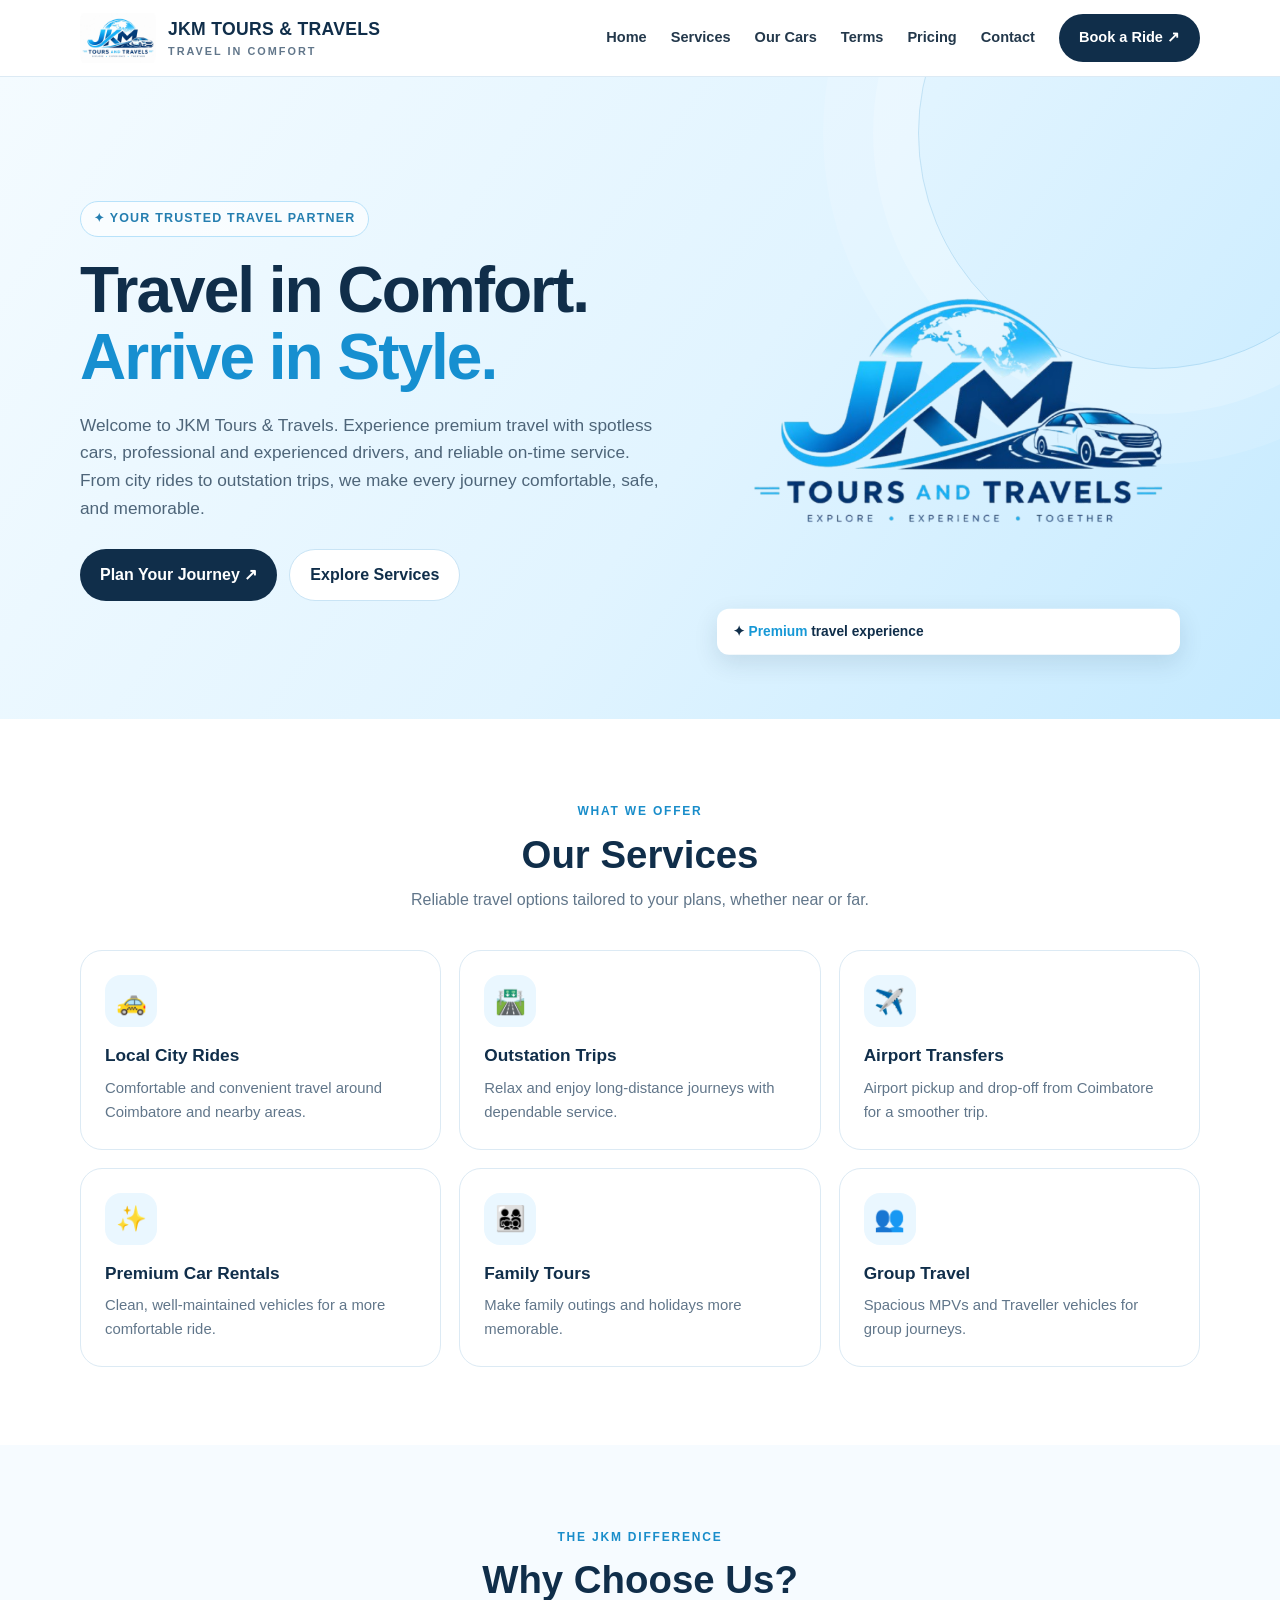
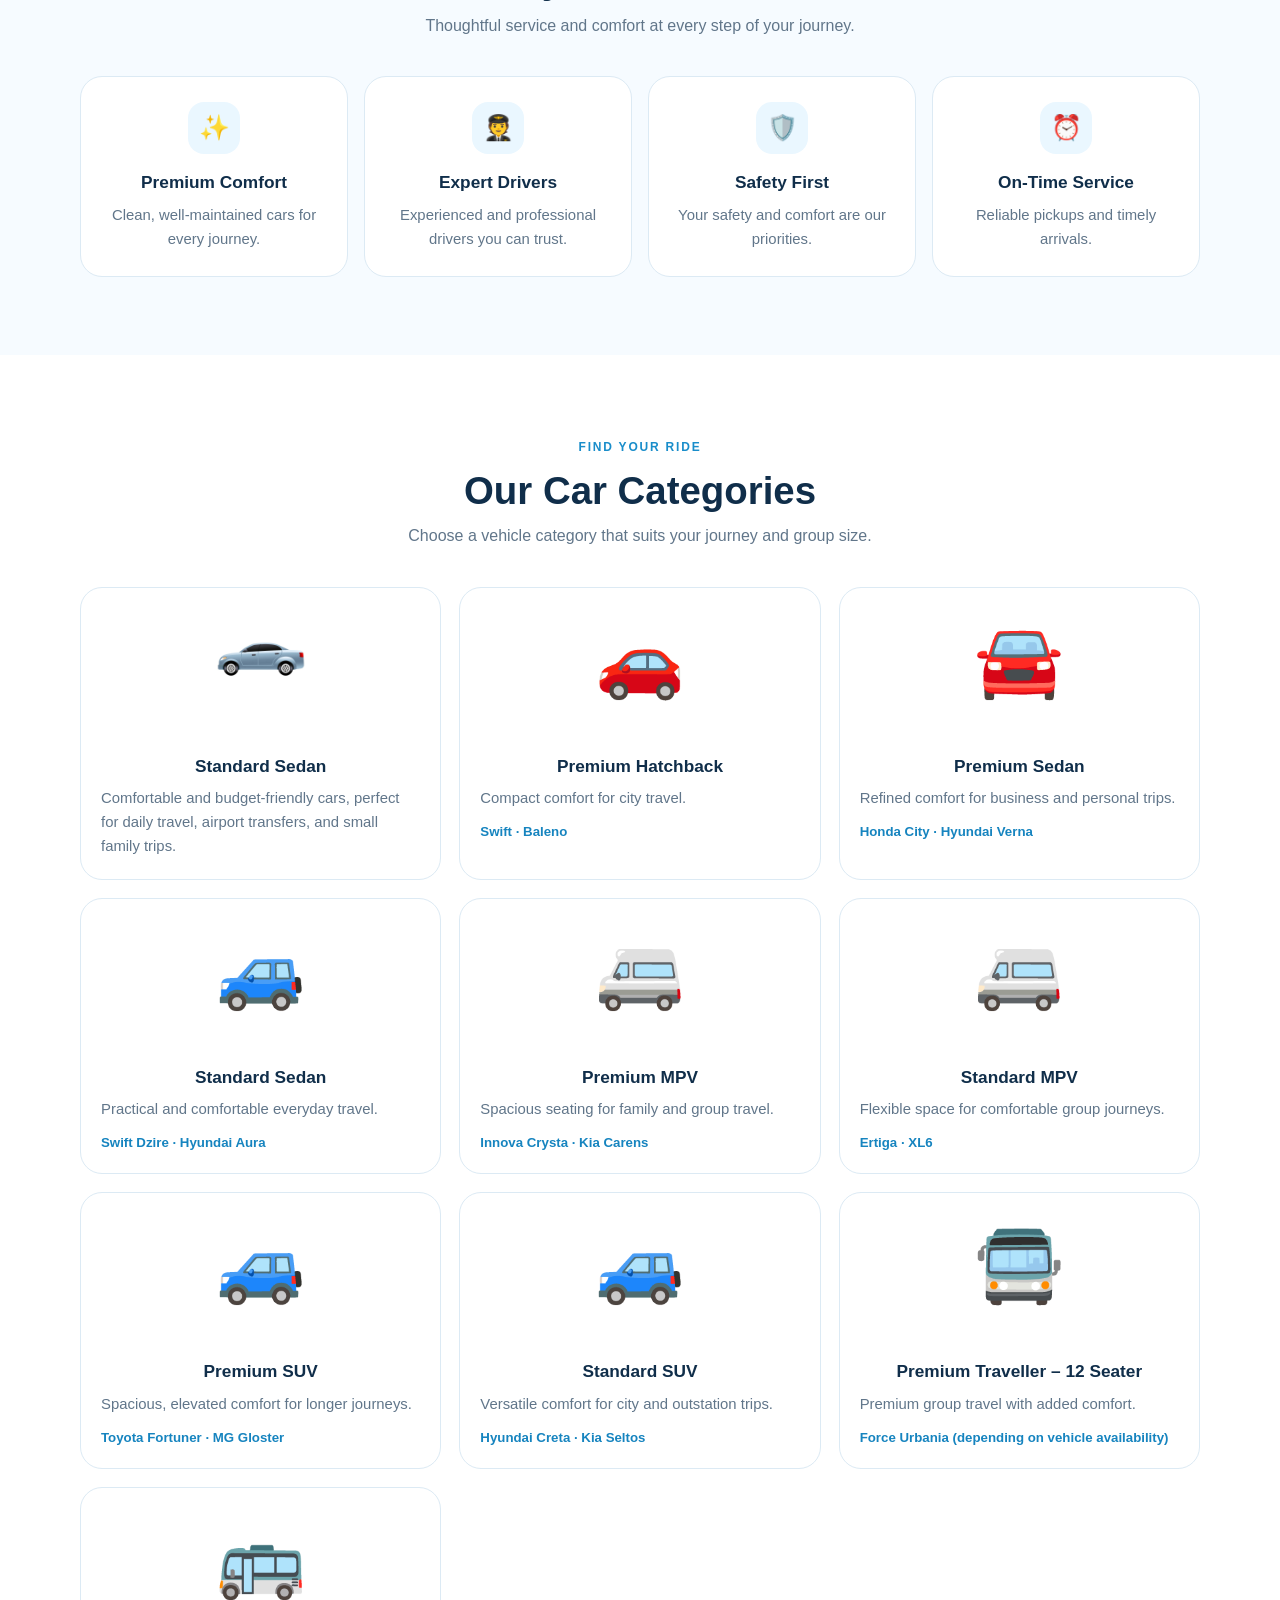
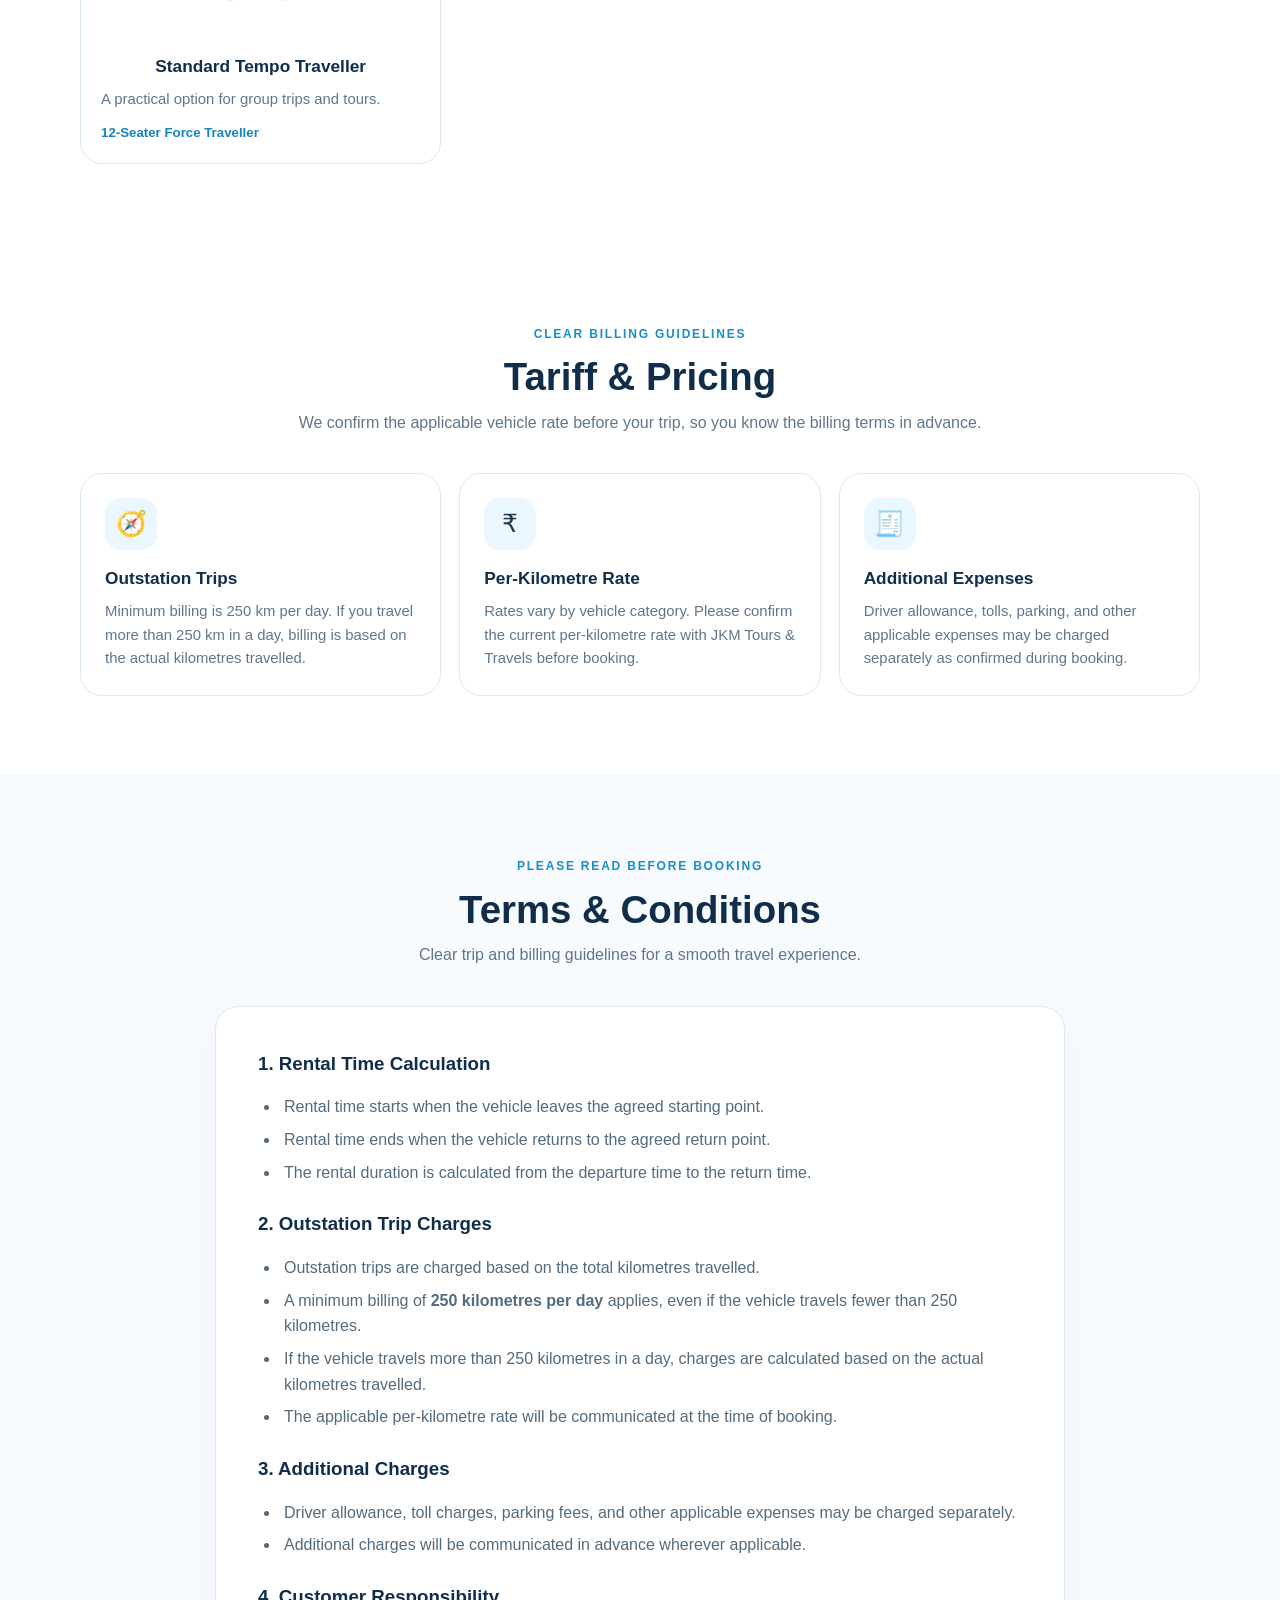
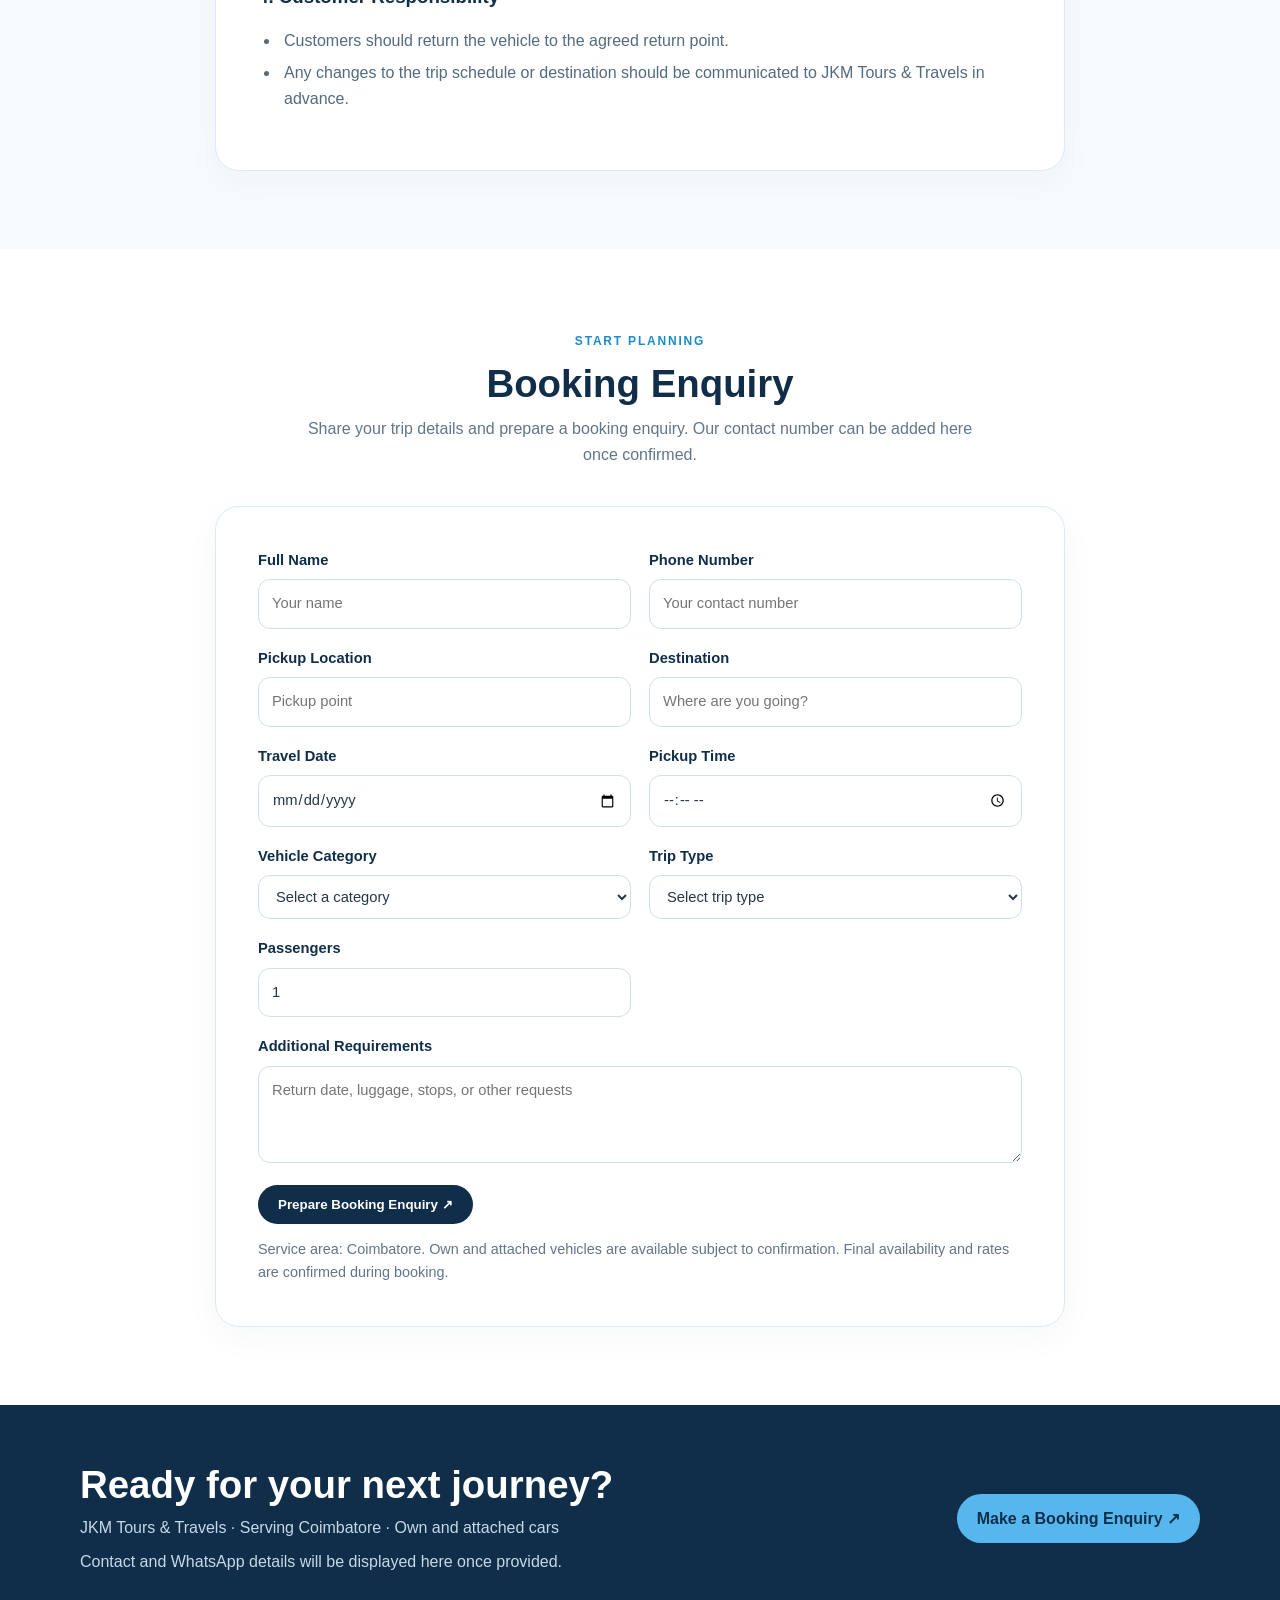
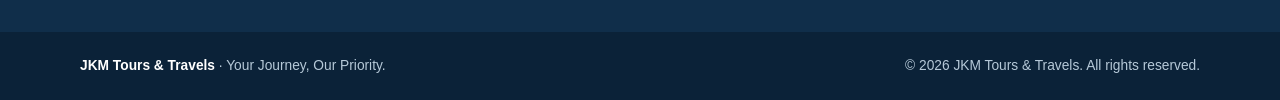
==== html/index.html @ 15916782 "added sedan feature page" ====
<!DOCTYPE html>
<html lang="en">
    <head>
        <meta charset="UTF-8">
        <meta name="viewport" content="width=device-width, initial-scale=1.0">
        <meta name="description" content="JKM Tours & Travels in Coimbatore — premium, comfortable and reliable local and outstation travel services.">
    <title>JKM Tours & Travels | Travel in Comfort</title>
    <link rel="stylesheet" href="/css/main.css">
    </head>
    <body>
        <header>
            <div class="container nav">
                <a class="brand" href="#home">
                    <img 
                        class="brand-logo" 
                        src="/images/jkm_tours_travels_logo.jpg" 
                        alt="JKM Tours and Travels logo">
                        <span>JKM TOURS & TRAVELS<small>TRAVEL IN COMFORT</small></span>
                </a>
                <nav class="nav-links">
                    <a href="#home">Home</a>
                    <a href="#services">Services</a>
                    <a href="#cars">Our Cars</a>
                    <a href="#terms">Terms</a>
                    <a href="#pricing">Pricing</a>
                    <a href="#contact">Contact</a>
                    <a class="nav-cta" href="#booking">Book a Ride ↗</a>
                </nav>
            </div>
        </header>
        <main>
            <section class="hero" id="home">
                <div class="container hero-grid">
                    <div>
                        <span class="eyebrow">✦ Your trusted travel partner</span>
                        <h1>Travel in Comfort.<br><span>Arrive in Style.</span></h1>
                        <p>Welcome to JKM Tours & Travels. Experience premium travel with spotless cars, professional and experienced drivers, and reliable on-time service. From city rides to outstation trips, we make every journey comfortable, safe, and memorable.</p>
                        <div class="hero-actions">
                            <a class="btn" href="#contact">Plan Your Journey ↗</a>
                            <a class="btn secondary" href="#services">Explore Services</a>
                        </div>
                    </div>
                    <div class="hero-visual">
                        <img
                            class="hero-logo"
                            src="/images/jkm_tours_travels_logo_BackgroungRemoved.png"
                            alt="JKM Tours and Travels — Explore, Experience, Together"
                        >

                        <!-- <div class="car-scene">
                            <div class="car-emoji" aria-label="Car illustration">🚘</div>
                            <div class="road"></div>

                            <strong>Your Journey, Our Priority</strong>
                            <small>Comfort • Safety • Reliability</small>
                        </div> -->

                        <div class="float-tag">
                            ✦ <span>Premium</span> travel experience
                        </div>
                    </div>
                </section>
            <section id="services">
                <div class="container">
                    <div class="section-head">
                        <span class="kicker">What we offer</span>
                        <h2>Our Services</h2>
                        <p>Reliable travel options tailored to your plans, whether near or far.</p>
                    </div>
                    <div class="service-grid">
                        <article class="service-card">
                            <div class="icon">🚕</div>
                            <h3>Local City Rides</h3>
                            <p>Comfortable and convenient travel around Coimbatore and nearby areas.</p>
                        </article>
                        <article class="service-card">
                            <div class="icon">🛣️</div>
                            <h3>Outstation Trips</h3>
                            <p>Relax and enjoy long-distance journeys with dependable service.</p>
                        </article>
                        <article class="service-card">
                            <div class="icon">✈️</div>
                            <h3>Airport Transfers</h3>
                            <p>Airport pickup and drop-off from Coimbatore for a smoother trip.</p>
                        </article>
                        <article class="service-card">
                            <div class="icon">✨</div>
                            <h3>Premium Car Rentals</h3>
                            <p>Clean, well-maintained vehicles for a more comfortable ride.</p>
                        </article>
                        <article class="service-card">
                            <div class="icon">👨‍👩‍👧‍👦</div>
                            <h3>Family Tours</h3>
                            <p>Make family outings and holidays more memorable.</p>
                        </article>
                        <article class="service-card">
                            <div class="icon">👥</div>
                            <h3>Group Travel</h3>
                            <p>Spacious MPVs and Traveller vehicles for group journeys.</p>
                        </article>
                    </div>
                </div>
            </section>
            <section class="why">
                <div class="container">
                    <div class="section-head">
                        <span class="kicker">The JKM difference</span>
                        <h2>Why Choose Us?</h2>
                        <p>Thoughtful service and comfort at every step of your journey.</p>
                    </div>
                    <div class="feature-grid">
                        <article class="feature-card">
                            <div class="icon">✨</div>
                            <h3>Premium Comfort</h3>
                            <p>Clean, well-maintained cars for every journey.</p>
                        </article>
                        <article class="feature-card">
                            <div class="icon">🧑‍✈️</div>
                            <h3>Expert Drivers</h3>
                            <p>Experienced and professional drivers you can trust.</p>
                        </article>
                        <article class="feature-card">
                            <div class="icon">🛡️</div>
                            <h3>Safety First</h3>
                            <p>Your safety and comfort are our priorities.</p>
                        </article>
                        <article class="feature-card">
                            <div class="icon">⏰</div>
                            <h3>On-Time Service</h3>
                            <p>Reliable pickups and timely arrivals.</p>
                        </article>
                    </div>
                </div>
            </section>
            <section id="cars">
                <div class="container">
                    <div class="section-head">
                        <span class="kicker">Find your ride</span>
                        <h2>Our Car Categories</h2>
                        <p>Choose a vehicle category that suits your journey and group size.</p>
                    </div>
                    <div class="cars-grid">
                        <article class="car-card" onclick="openCarFeatures('hatchback')">
                            <div class="car-art">
                                <img src="/images/sedan-luxury-vector.jpg" width="100">
                            </div>
                            <div class="car-card-content">
                                <h3>Standard Sedan</h3>
                                <p>Comfortable and budget-friendly cars, perfect for daily travel, airport transfers, and small family trips.</p>
                            </div>
                        </article>
                        <article class="car-card">
                            <div class="car-art">🚗</div>
                            <div class="car-card-content">
                                <h3>Premium Hatchback</h3>
                                <p>Compact comfort for city travel.</p>
                                <div class="examples">Swift · Baleno</div>
                            </div>
                        </article>
                        <article class="car-card"><div class="car-art">🚘</div>
                            <div class="car-card-content">
                                <h3>Premium Sedan</h3>
                                <p>Refined comfort for business and personal trips.</p>
                                <div class="examples">Honda City · Hyundai Verna</div>
                            </div>
                        </article>
                        <article class="car-card">
                            <div class="car-art">🚙</div>
                            <div class="car-card-content">
                                <h3>Standard Sedan</h3>
                                <p>Practical and comfortable everyday travel.</p>
                                <div class="examples">Swift Dzire · Hyundai Aura</div>
                            </div>
                        </article>
                        <article class="car-card">
                            <div class="car-art">🚐</div>
                            <div class="car-card-content">
                                <h3>Premium MPV</h3>
                                <p>Spacious seating for family and group travel.</p>
                                <div class="examples">Innova Crysta · Kia Carens</div>
                            </div>
                        </article>
                        <article class="car-card">
                            <div class="car-art">🚐</div>
                            <div class="car-card-content">
                                <h3>Standard MPV</h3>
                                <p>Flexible space for comfortable group journeys.</p>
                                <div class="examples">Ertiga · XL6</div>
                            </div>
                        </article>
                        <article class="car-card">
                            <div class="car-art">🚙</div>
                            <div class="car-card-content">
                                <h3>Premium SUV</h3>
                                <p>Spacious, elevated comfort for longer journeys.</p>
                                <div class="examples">Toyota Fortuner · MG Gloster</div>
                            </div>
                        </article>
                        <article class="car-card">
                            <div class="car-art">🚙</div>
                            <div class="car-card-content">
                                <h3>Standard SUV</h3>
                                <p>Versatile comfort for city and outstation trips.</p>
                                <div class="examples">Hyundai Creta · Kia Seltos</div>
                            </div>
                        </article>
                        <article class="car-card">
                            <div class="car-art">🚍</div>
                            <div class="car-card-content">
                                <h3>Premium Traveller – 12 Seater</h3>
                                <p>Premium group travel with added comfort.</p>
                                <div class="examples">Force Urbania (depending on vehicle availability)</div>
                            </div>
                        </article>
                        <article class="car-card">
                            <div class="car-art">🚌</div>
                            <div class="car-card-content">
                                <h3>Standard Tempo Traveller</h3>
                                <p>A practical option for group trips and tours.</p>
                                <div class="examples">12-Seater Force Traveller</div>
                            </div>
                        </article>
                    </div>
                </div>
            </section>
            <section id="pricing">
                <div class="container">
                    <div class="section-head">
                        <span class="kicker">Clear billing guidelines</span>
                        <h2>Tariff & Pricing</h2>
                        <p>We confirm the applicable vehicle rate before your trip, so you know the billing terms in advance.</p>
                    </div>
                    <div class="service-grid">
                        <article class="service-card">
                            <div class="icon">🧭</div>
                            <h3>Outstation Trips</h3>
                            <p>Minimum billing is 250 km per day. If you travel more than 250 km in a day, billing is based on the actual kilometres travelled.</p>
                        </article>
                        <article class="service-card">
                            <div class="icon">₹</div>
                            <h3>Per-Kilometre Rate</h3>
                            <p>Rates vary by vehicle category. Please confirm the current per-kilometre rate with JKM Tours & Travels before booking.</p>
                        </article>
                        <article class="service-card">
                            <div class="icon">🧾</div>
                            <h3>Additional Expenses</h3>
                            <p>Driver allowance, tolls, parking, and other applicable expenses may be charged separately as confirmed during booking.</p>
                        </article>
                    </div>
                </div>
            </section>
            <section class="terms" id="terms">
                <div class="container">
                    <div class="section-head">
                        <span class="kicker">Please read before booking</span>
                        <h2>Terms & Conditions</h2>
                        <p>Clear trip and billing guidelines for a smooth travel experience.</p>
                    </div>
                    <div class="terms-wrap">
                        <h3>1. Rental Time Calculation</h3>
                        <ul>
                            <li>Rental time starts when the vehicle leaves the agreed starting point.</li>
                            <li>Rental time ends when the vehicle returns to the agreed return point.</li>
                            <li>The rental duration is calculated from the departure time to the return time.</li>
                        </ul>
                        <h3>2. Outstation Trip Charges</h3>
                        <ul>
                            <li>Outstation trips are charged based on the total kilometres travelled.</li>
                            <li>A minimum billing of <strong>250 kilometres per day</strong> applies, even if the vehicle travels fewer than 250 kilometres.</li>
                            <li>If the vehicle travels more than 250 kilometres in a day, charges are calculated based on the actual kilometres travelled.</li>
                            <li>The applicable per-kilometre rate will be communicated at the time of booking.</li>
                        </ul>
                        <h3>3. Additional Charges</h3>
                        <ul>
                            <li>Driver allowance, toll charges, parking fees, and other applicable expenses may be charged separately.</li>
                            <li>Additional charges will be communicated in advance wherever applicable.</li>
                        </ul>
                        <h3>4. Customer Responsibility</h3>
                        <ul>
                            <li>Customers should return the vehicle to the agreed return point.</li>
                            <li>Any changes to the trip schedule or destination should be communicated to JKM Tours & Travels in advance.</li>
                        </ul>
                    </div>
                </div>
            </section>
            <section id="booking">
                <div class="container">
                    <div class="section-head">
                        <span class="kicker">Start planning</span>
                        <h2>Booking Enquiry</h2>
                        <p>Share your trip details and prepare a booking enquiry. Our contact number can be added here once confirmed.</p>
                    </div>
                    <div class="terms-wrap">
                        <form id="bookingForm" class="booking-form">
                            <div class="form-grid">
                                <label>Full Name
                                    <input name="name" required placeholder="Your name">
                                </label>
                                <label>Phone Number
                                    <input name="phone" required type="tel" placeholder="Your contact number">
                                </label>
                                <label>Pickup Location
                                    <input name="pickup" required placeholder="Pickup point">
                                </label>
                                <label>Destination
                                    <input name="destination" required placeholder="Where are you going?"></label>
                                <label>Travel Date
                                    <input name="date" required type="date"></label>
                                <label>Pickup Time
                                    <input name="time" required type="time">
                                </label>
                                <label>Vehicle Category
                                    <select name="vehicle" required>
                                        <option value="">Select a category</option>
                                        <option>Premium Hatchback</option>
                                        <option>Premium Sedan</option>
                                        <option>Standard Sedan</option>
                                        <option>Premium MPV</option>
                                        <option>Standard MPV</option>
                                        <option>Premium SUV</option>
                                        <option>Standard SUV</option>
                                        <option>Premium Traveller – 12 Seater</option>
                                        <option>Standard Tempo Traveller – 12 Seater</option>
                                    </select>
                                </label>
                                <label>Trip Type
                                    <select name="trip" required>
                                        <option value="">Select trip type</option>
                                        <option>Local</option>
                                        <option>Outstation</option>
                                        <option>Airport Transfer</option>
                                        <option>One-Way</option>
                                        <option>Round Trip</option>
                                    </select>
                                </label>
                                <label>Passengers
                                    <input name="passengers" type="number" min="1" max="50" value="1" required>
                                </label>
                                <label class="full">Additional Requirements
                                    <textarea name="notes" rows="3" placeholder="Return date, luggage, stops, or other requests"></textarea>
                                </label>
                            </div>
                            <button class="btn" type="submit">Prepare Booking Enquiry ↗</button>
                            <p id="bookingStatus" class="form-note" role="status">Service area: Coimbatore. Own and attached vehicles are available subject to confirmation. Final availability and rates are confirmed during booking.</p>
                            <div id="bookingOutput" hidden>
                                <label>Your enquiry message
                                    <textarea id="bookingMessage" rows="7" readonly></textarea>
                                </label>
                                <button class="btn secondary" id="copyBooking" type="button">Copy Enquiry Text</button>
                                <p class="form-note">Your enquiry is prepared below. Since the business phone and WhatsApp number have not been provided yet, please copy this message and send it to JKM Tours & Travels once contact details are added.</p>
                            </div>
                        </form>
                    </div>
                </div>
            </section>
            <section class="contact" id="contact">
                <div class="container contact-grid">
                    <div>
                        <h2>Ready for your next journey?</h2>
                        <p>JKM Tours & Travels · Serving Coimbatore · Own and attached cars</p>
                        <p style="margin-top:8px">Contact and WhatsApp details will be displayed here once provided.</p>
                    </div>
                    <a class="btn" href="#booking">Make a Booking Enquiry ↗</a>
                </div>
            </section>
        </main>
        <footer>
            <div class="container footer-row">
                <span>
                    <strong>JKM Tours & Travels</strong> · Your Journey, Our Priority.
                </span>
                <span>© <span id="year">2026</span> JKM Tours & Travels. All rights reserved.</span>
            </div>
        </footer>
        <script src="/js/main.js"></script>
    </body>
</html>
---- css/main.css ----
:root
        {
            --blue:#55b7ee;
            --pale:#eaf7ff;
            --navy:#102e4a;
            --ink:#23384b;
            --muted:#61768a;
            --white:#fff;
            --line:#dceaf4;
            --shadow:0 18px 45px rgba(16,46,74,.10)
        }
        *
        {
            box-sizing:border-box
        }
        html
        {
            scroll-behavior:smooth
        }
        body
        {
            margin:0;
            font-family:Inter,Segoe UI,Arial,sans-serif;
            color:var(--ink);
            background:#fff;
            line-height:1.6
        }
        a
        {
            color:inherit;
            text-decoration:none
        }
        .container
        {
            width:min(1120px,92%);
            margin:auto
        }
        header
        {
            position:sticky;
            top:0;
            z-index:10;
            background:rgba(255,255,255,.94);
            backdrop-filter:blur(12px);
            border-bottom:1px solid var(--line)
        }
        .nav
        {
            height:76px;
            display:flex;
            align-items:center;
            justify-content:space-between;
            gap:22px
        }
        .brand
        {
            display:flex;
            align-items:center;
            gap:12px;
            font-weight:850;
            letter-spacing:.3px;
            color:var(--navy);
            font-size:1.1rem
        }
        .brand-logo
        {
            width:76px;
            height:54px;
            object-fit:contain;
            display:block;
            background:#fff;
            border-radius:8px
        }
        .brand small
        {
            display:block;
            font-size:.68rem;
            letter-spacing:2px;
            color:var(--muted);
            font-weight:700
        }
        .nav-links
        {
            display:flex;
            align-items:center;
            gap:24px;
            font-size:.91rem;
            font-weight:650
        }
        .nav-links a:hover
        {
            color:#1688c9
        }
        .nav-cta,.btn
        {
            display:inline-flex;
            align-items:center;
            justify-content:center;
            border-radius:999px;
            padding:12px 20px;
            font-weight:750;
            background:var(--navy);
            color:#fff;
            border:0;
            cursor:pointer
        }
        .nav-cta:hover,.btn:hover
        {
            background:#1d527d
        }
        .menu
        {
            display:none;
            background:none;
            border:0;
            font-size:1.5rem;
            color:var(--navy)
        }
        .hero
        {
            position:relative;
            overflow:hidden;
            background:linear-gradient(125deg,#f4fbff 0%,#e1f4ff 55%,#c5eaff 100%);
            padding:84px 0 78px
        }
        .hero:after
        {
            content:"";
            position:absolute;
            width:470px;
            height:470px;
            border:1px solid rgba(36,139,197,.17);
            border-radius:50%;
            right:-110px;
            top:-180px;
            box-shadow:0 0 0 45px rgba(255,255,255,.18),0 0 0 95px rgba(255,255,255,.12)
        }
        .hero-grid
        {
            display:grid;
            grid-template-columns:1.1fr .9fr;
            gap:46px;
            align-items:center;
            position:relative;
            z-index:1
        }
        .eyebrow
        {
            display:inline-flex;
            align-items:center;
            gap:8px;
            padding:7px 13px;
            border:1px solid #b8e2fa;
            background:rgba(255,255,255,.65);
            border-radius:99px;
            color:#247eb0;
            font-size:.78rem;
            font-weight:800;
            letter-spacing:1.2px;
            text-transform:uppercase
        }
        .hero h1
        {
            font-size:clamp(2.5rem,5vw,4.7rem);
            line-height:1.05;
            letter-spacing:-2px;
            color:var(--navy);
            margin:20px 0
        }
        .hero h1 span
        {
            color:#168fd0
        }
        .hero p
        {
            max-width:590px;
            color:#4e6579;
            font-size:1.08rem
        }
        .hero-actions
        {
            display:flex;
            gap:12px;
            flex-wrap:wrap;
            margin-top:27px
        }
        .btn.secondary
        {
            background:#fff;
            color:var(--navy);
            border:1px solid #c9e4f5
        }
        .hero-visual
        {
            padding-top:170px;
            min-height:480px;
            display:flex;
            align-items:center;
            justify-content:center;
            position:relative
        }
        .car-scene
        {
            width:100%;
            max-width:440px;
            background:linear-gradient(160deg,rgba(255,255,255,.85),rgba(194,232,251,.8));
            border:1px solid rgba(255,255,255,.9);
            border-radius:34px;
            padding:32px 18px 24px;
            box-shadow:var(--shadow);
            text-align:center
        }
        .car-scene .road
        {
            height:5px;
            border-radius:10px;
            background:#9ccfe9;
            margin:4px 18px 20px
        }
        .car-emoji
        {
            font-size:clamp(6rem,14vw,9.5rem);
            filter:drop-shadow(0 14px 8px rgba(16,46,74,.12));
            line-height:1.4
        }
        .car-scene strong
        {
            display:block;
            color:var(--navy);
            font-size:1.12rem
        }
        .car-scene small
        {
            color:var(--muted)
        }
        .float-tag
        {
            position:absolute;
            bottom:16px;
            left:0;
            background:#fff;
            padding:12px 16px;
            border-radius:16px;
            box-shadow:var(--shadow);
            font-weight:800;
            color:var(--navy);
            font-size:.86rem
        }
        .float-tag span
        {
            color:#1698d6
        }
        section
        {
            padding:78px 0
        }
        .section-head
        {
            text-align:center;
            max-width:700px;
            margin:0 auto 38px
        }
        .kicker
        {
            color:#198dca;
            font-weight:850;
            letter-spacing:1.8px;
            text-transform:uppercase;
            font-size:.75rem
        }
        .section-head h2
        {
            color:var(--navy);
            font-size:clamp(1.9rem,3vw,2.8rem);
            line-height:1.15;
            margin:10px 0
        }
        .section-head p
        {
            color:var(--muted);
            margin:0
        }
        .service-grid
        {
            display:grid;
            grid-template-columns:repeat(3,1fr);
            gap:18px
        }
        .service-card,.feature-card,.car-card
        {
            border:1px solid var(--line);
            border-radius:22px;
            padding:24px;
            background:#fff;
            transition:transform .2s,box-shadow .2s
        }
        .service-card:hover,.car-card:hover
        {
            transform:translateY(-4px);
            box-shadow:var(--shadow)
        }
        .icon
        {
            display:grid;
            place-items:center;
            width:52px;
            height:52px;
            background:var(--pale);
            border-radius:16px;
            font-size:1.55rem;
            margin-bottom:15px
        }
        .service-card h3,.feature-card h3,.car-card h3
        {
            margin:0 0 7px;
            color:var(--navy);
            font-size:1.08rem
        }
        .service-card p,.feature-card p,.car-card p
        {
            margin:0;
            color:var(--muted);
            font-size:.93rem
        }
        .why
        {
            background:#f6fbff
        }
        .feature-grid
        {
            display:grid;
            grid-template-columns:repeat(4,1fr);
            gap:16px
        }
        .feature-card
        {
            text-align:center;
            padding:25px 18px
        }
        .feature-card .icon
        {
            margin:0 auto 15px
        }
        .cars-grid
        {
            display:grid;
            grid-template-columns:repeat(3,1fr);
            gap:18px
        }
        .car-card
        {
            padding:0;
            overflow:hidden
        }
        .car-art
        {
            height:145px;
            /* background:linear-gradient(135deg,#eff9ff,#cfeeff); */
            display:grid;
            place-items:center;
            font-size:4.5rem
        }
        .car-card-content
        {
            padding:20px
        }
        .car-card-content h3
        {
            text-align: center;
        }
        .car-card .examples
        {
            font-size:.83rem;
            color:#1684bf;
            font-weight:750;
            margin-top:10px
        }
        .terms{background:#f7fbfe}.terms-wrap
        {
            max-width:850px;
            margin:auto;
            background:#fff;
            border:1px solid var(--line);
            border-radius:24px;
            padding:clamp(22px,5vw,42px);
            box-shadow:0 10px 35px rgba(16,46,74,.04)
        }
        .terms-wrap h3
        {
            color:var(--navy);
            margin:24px 0 7px
        }
        .terms-wrap h3:first-of-type
        {
            margin-top:0
        }
        .terms-wrap li
        {
            padding-left:4px;
            margin:7px 0;
            color:#536b7e
        }
        .terms-wrap ul
        {
            padding-left:22px
        }
        .contact
        {
            background:var(--navy);
            color:#fff;
            padding:58px 0
        }
        .contact-grid
        {
            display:flex;
            align-items:center;
            justify-content:space-between;
            gap:24px
        }
        .contact h2
        {
            font-size:clamp(1.7rem,3vw,2.4rem);
            line-height:1.15;
            margin:0 0 8px
        }
        .contact p
        {
            margin:0;
            color:#c5d9e8
        }
        .contact .btn
        {
            background:var(--blue);
            color:var(--navy);
            white-space:nowrap
        }
        .contact .btn:hover
        {
            background:#8fd6ff
        }
        footer
        {
            background:#0b2238;
            color:#b6c9d8;
            padding:23px 0;
            font-size:.86rem
        }
        .footer-row
        {
            display:flex;
            justify-content:space-between;
            gap:18px;
            flex-wrap:wrap
        }
        footer strong
        {
            color:#fff
        }
        .booking-form label
        {
            display:flex;
            flex-direction:column;
            gap:7px;
            font-weight:700;
            color:var(--navy);
            font-size:.92rem
        }
        .booking-form input,.booking-form select,.booking-form textarea
        {
            width:100%;
            font:inherit;
            font-weight:450;
            color:var(--ink);
            padding:12px 13px;
            border:1px solid #cfe0eb;
            border-radius:12px;
            background:#fff;
            outline:none
        }
        .booking-form input:focus,.booking-form select:focus,.booking-form textarea:focus
        {
            border-color:#55b7ee;
            box-shadow:0 0 0 3px #55b7ee22
        }
        .form-grid
        {
            display:grid;
            grid-template-columns:repeat(2,minmax(0,1fr));
            gap:18px;
            margin-bottom:22px
        }
        .booking-form .full
        {
            grid-column:1/-1
        }
        .form-note
        {
            color:var(--muted);
            font-size:.9rem;
            margin:14px 0 0
        }
        .booking-form #bookingOutput
        {
            margin-top:22px;
            padding-top:22px;
            border-top:1px solid var(--line)
        }
        .booking-form #bookingMessage
        {
            margin-top:8px
        }
        .btn.secondary
        {
            background:#fff;
            color:var(--navy);
            border:1px solid #c9e4f5
        }
        .hero-visual {
            position: relative;
            width: 100%;
            max-width: 500px;
            margin: 0 auto;
            padding-top: 20px;
            box-sizing: border-box;
        }

        /* .hero-logo {
            display: block;
            position: relative;
            width: min(100%, 440px);
            height: auto;
            margin: 0 auto 24px;
            object-fit: contain;
            border-radius: 18px;
            background: #fff;
            box-shadow: 0 10px 30px rgba(16, 46, 74, 0.08);
        } */
        .hero-logo {
            display: block;
            width: min(100%, 440px);
            height: auto;
            object-fit: contain;
            background: transparent;
            border-radius: 0;
            box-shadow: none;
        }

        .car-scene {
            position: relative;
            width: 100%;
            text-align: center;
            box-sizing: border-box;
            padding: 20px 12px;
        }

        .car-emoji {
            font-size: clamp(40px, 8vw, 64px);
            margin-bottom: 10px;
        }

        .road {
            width: 80%;
            max-width: 300px;
            height: 5px;
            margin: 0 auto 20px;
            border-radius: 10px;
            background: #cbd5e1;
        }

        .car-scene strong,
        .car-scene small {
            display: block;
            text-align: center;
        }

        .car-scene strong {
            font-size: clamp(16px, 3vw, 20px);
        }

        .car-scene small {
            margin-top: 8px;
            color: #64748b;
        }

        .float-tag {
            position: absolute;
            right: 0;
            bottom: 0;
            transform: translateY(30%);
            max-width: calc(100% - 20px);
            padding: 12px 16px;
            border-radius: 12px;
            background: #fff;
            box-shadow: 0 8px 24px rgba(16, 46, 74, 0.12);
            box-sizing: border-box;
        }

        .float-tag span {
            font-weight: 700;
        }
        .nav-cta {
            text-transform: none;
            text-decoration: none;
            display: inline-flex;
            align-items: center;
            justify-content: center;
            white-space: nowrap;
            box-sizing: border-box;
        }
        @media(max-width:520px){.form-grid{grid-template-columns:1fr}.booking-form .full{grid-column:auto}}
        @media(max-width:850px){.nav-links{gap:13px}.nav-links a:not(.nav-cta){display:none}.hero-grid{grid-template-columns:1fr;gap:24px}.hero{padding:60px 0}.hero-visual{min-height:280px}.car-scene{max-width:420px}.float-tag{left:4%}.service-grid,.cars-grid{grid-template-columns:repeat(2,1fr)}.feature-grid{grid-template-columns:repeat(2,1fr)}}@media(max-width:520px){.nav{height:68px}.brand{font-size:.96rem}.brand-mark{width:40px;height:40px}.nav-cta{padding:10px 14px;font-size:.84rem}.hero h1{letter-spacing:-1.2px}.service-grid,.cars-grid{grid-template-columns:1fr}.feature-grid{grid-template-columns:1fr 1fr;gap:10px}.feature-card{padding:18px 12px}.feature-card h3{font-size:.94rem}.feature-card p{font-size:.82rem}.contact-grid{align-items:flex-start;flex-direction:column}.hero-visual{min-height:245px}.car-scene{padding:20px 12px}.car-emoji{font-size:6.4rem}.float-tag{font-size:.78rem;padding:9px 12px}}
        @media(max-width:600px){.brand-logo{width:58px;height:42px}.hero-visual{padding-top:125px;min-height:390px}.hero-logo{max-width:100%}}


        /* Car Features Page */

.cars-section {
    padding: 78px 0;
    background: #fff;
}

.car-features-grid {
    display: grid;
    grid-template-columns: repeat(2, 1fr);
    gap: 24px;
}

.car-feature-card {
    border: 1px solid var(--line);
    border-radius: 22px;
    overflow: hidden;
    background: #fff;
    transition: transform .2s, box-shadow .2s;
}

.car-feature-card:hover {
    transform: translateY(-4px);
    box-shadow: var(--shadow);
}

.car-feature-image {
    height: 220px;
    /* background: linear-gradient(135deg, #eff9ff, #cfeeff); */
    display: flex;
    align-items: center;
    justify-content: center;
    padding: 15px;
}

.car-feature-image img {
    width: 100%;
    height: 100%;
    object-fit: contain;
}

.car-feature-content {
    padding: 22px;
}

.car-feature-content h3 {
    text-align: center;
    color: var(--navy);
    font-size: 1.15rem;
    margin: 0 0 10px;
}

.car-feature-content p {
    text-align: center;
    color: var(--muted);
    font-size: .93rem;
    margin: 0;
    line-height: 1.6;
}

@media(max-width: 600px) {
    .car-features-grid {
        grid-template-columns: 1fr;
    }
}
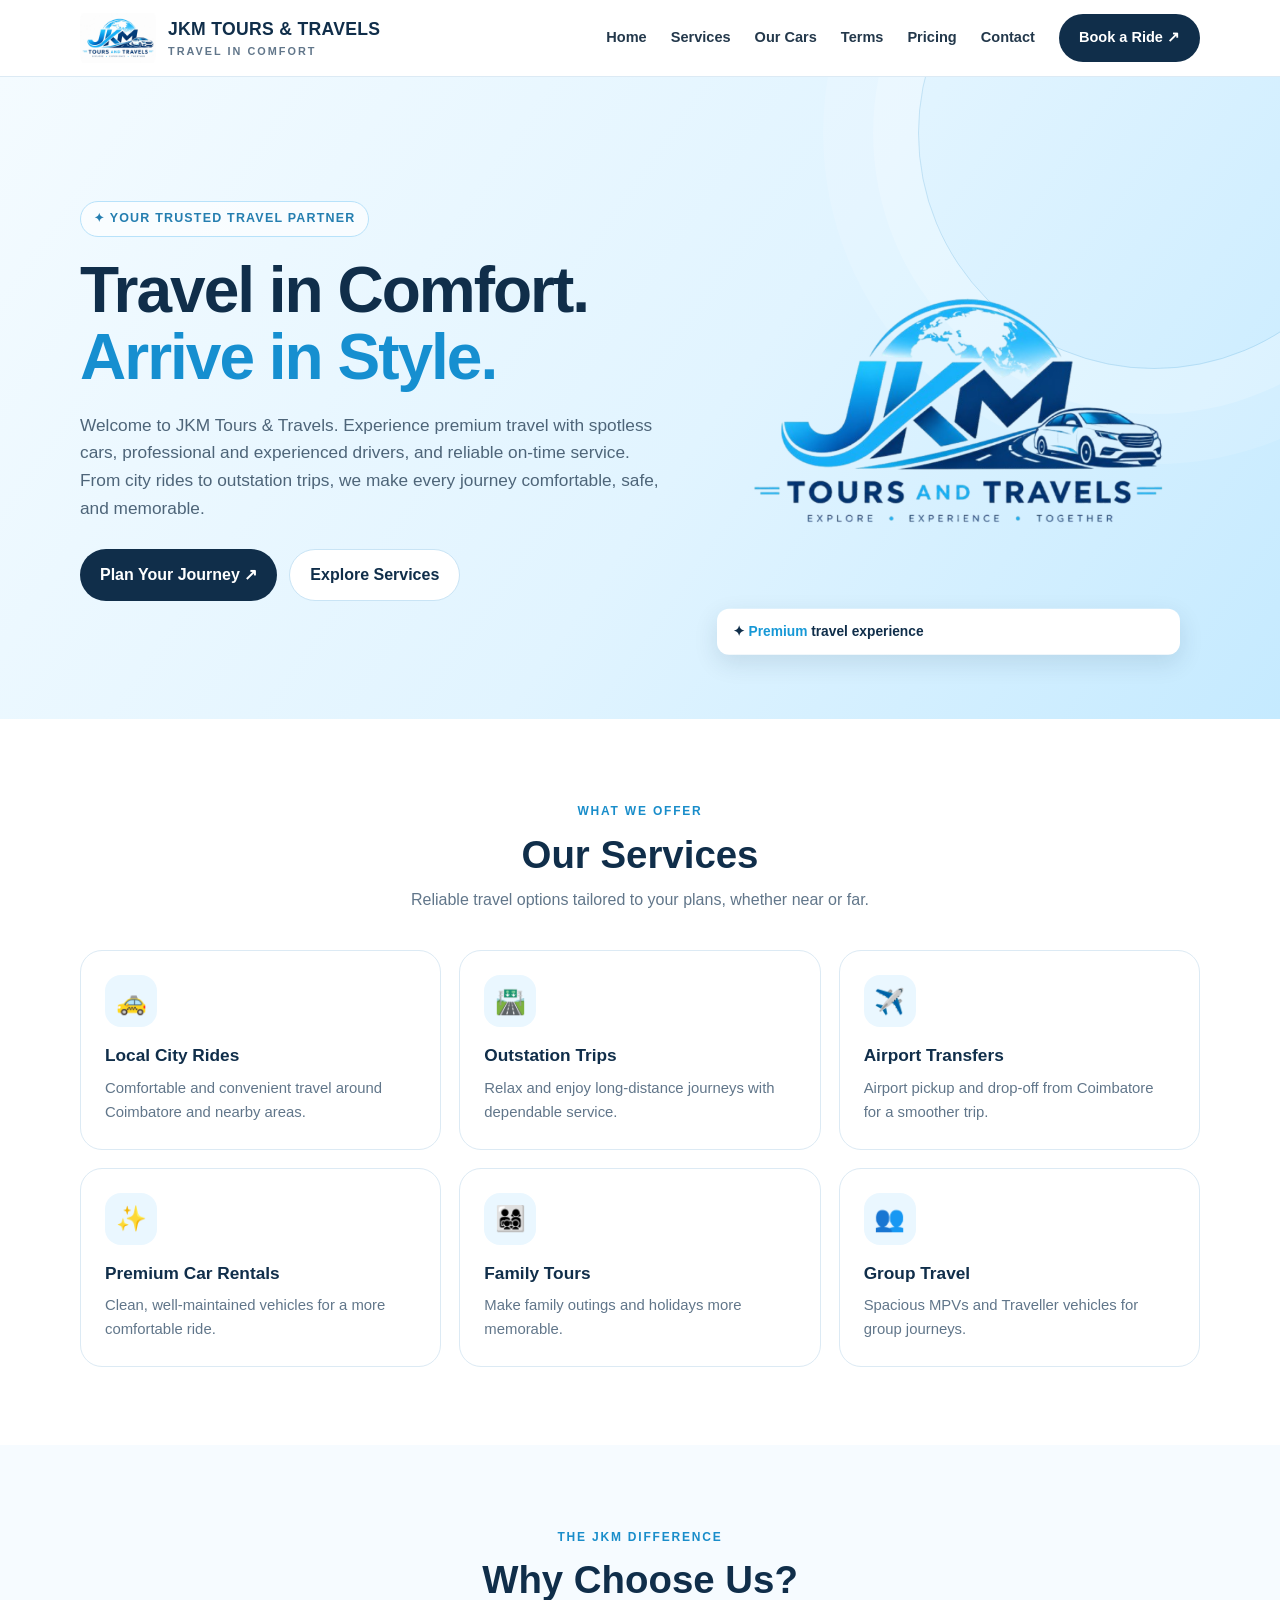
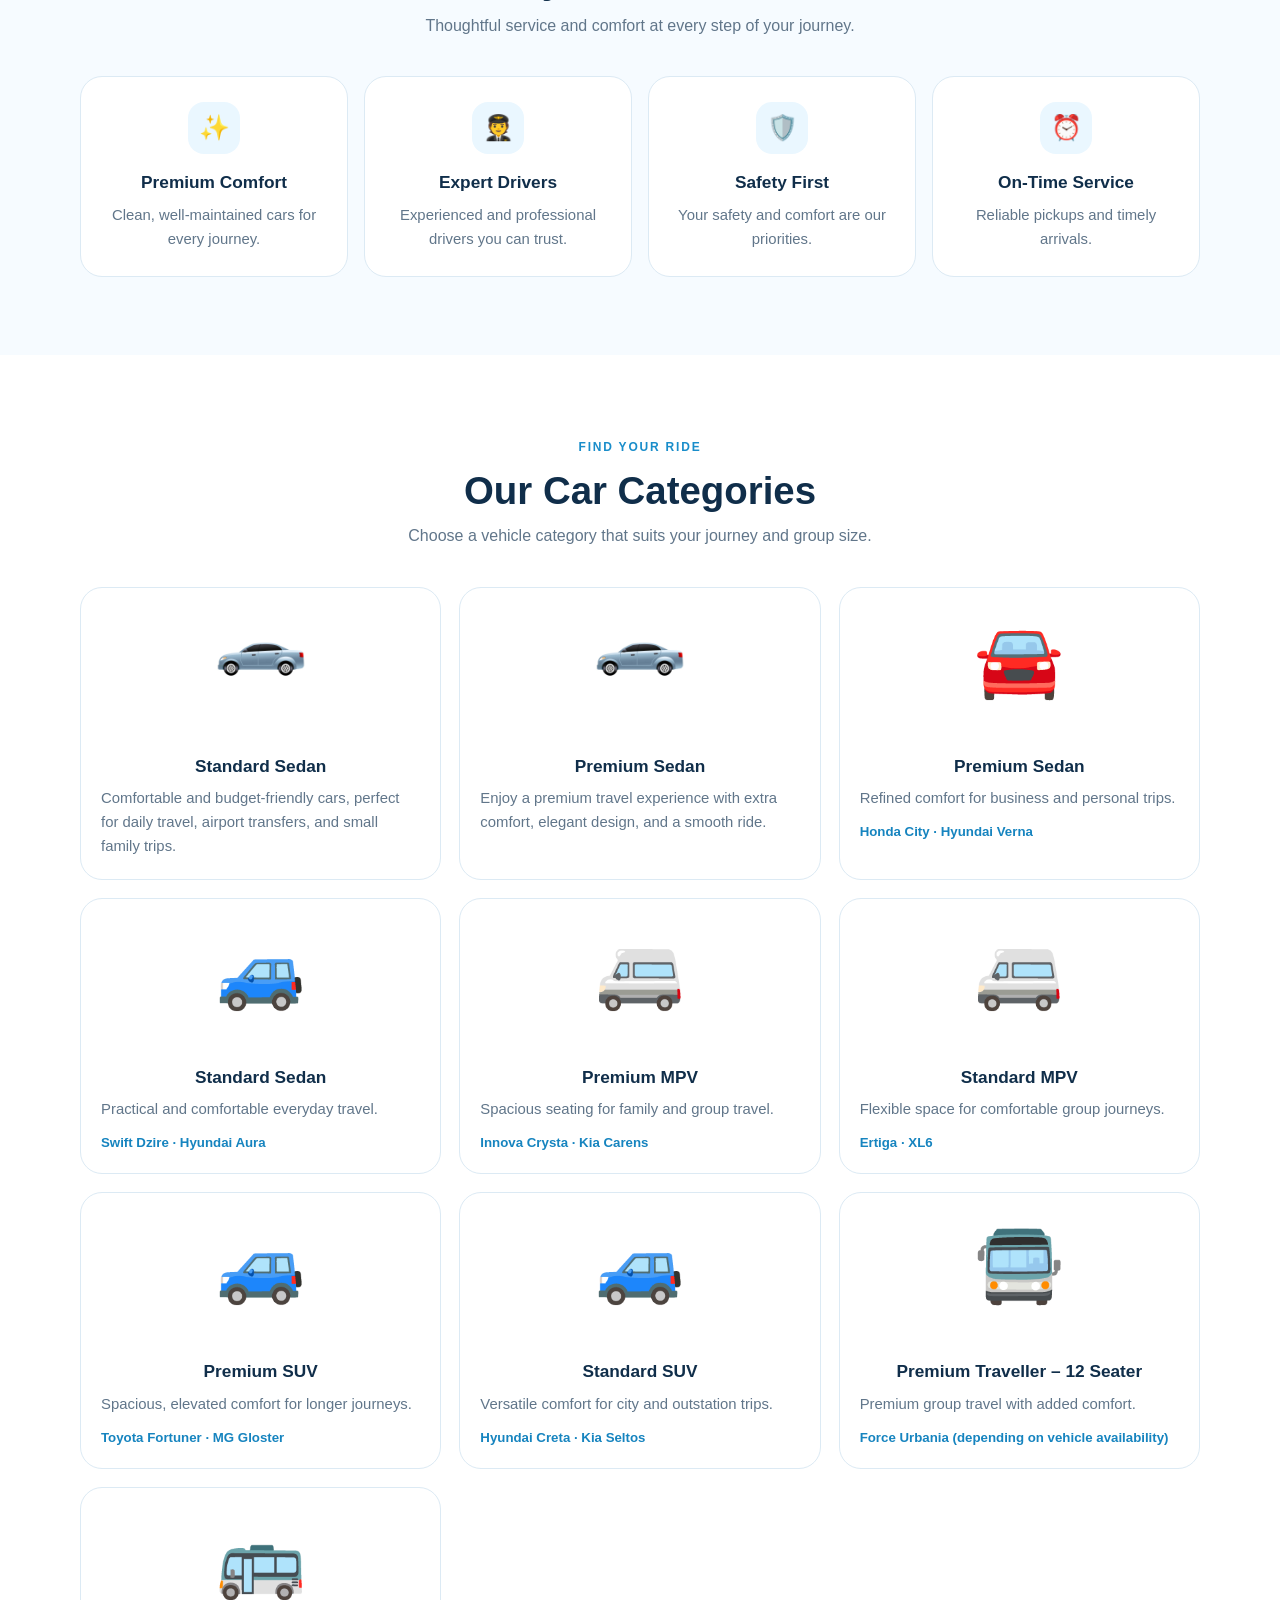
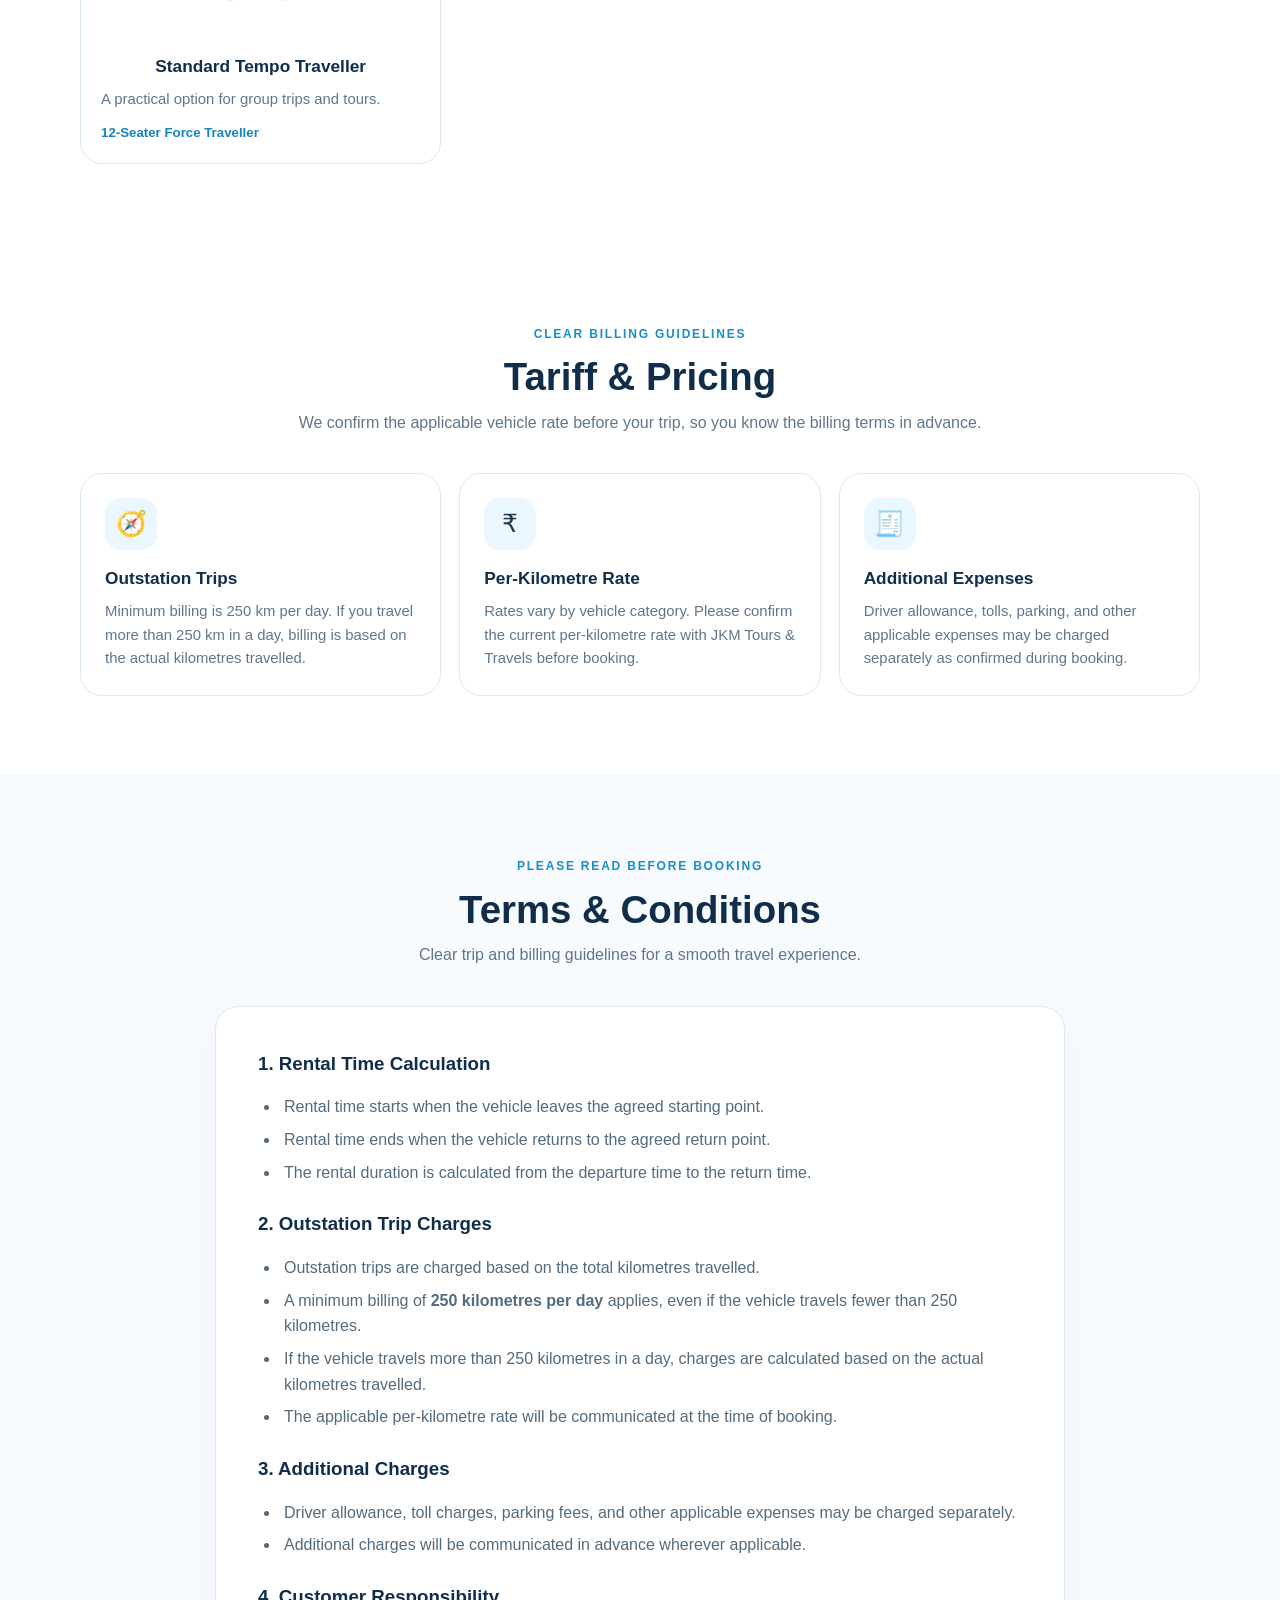
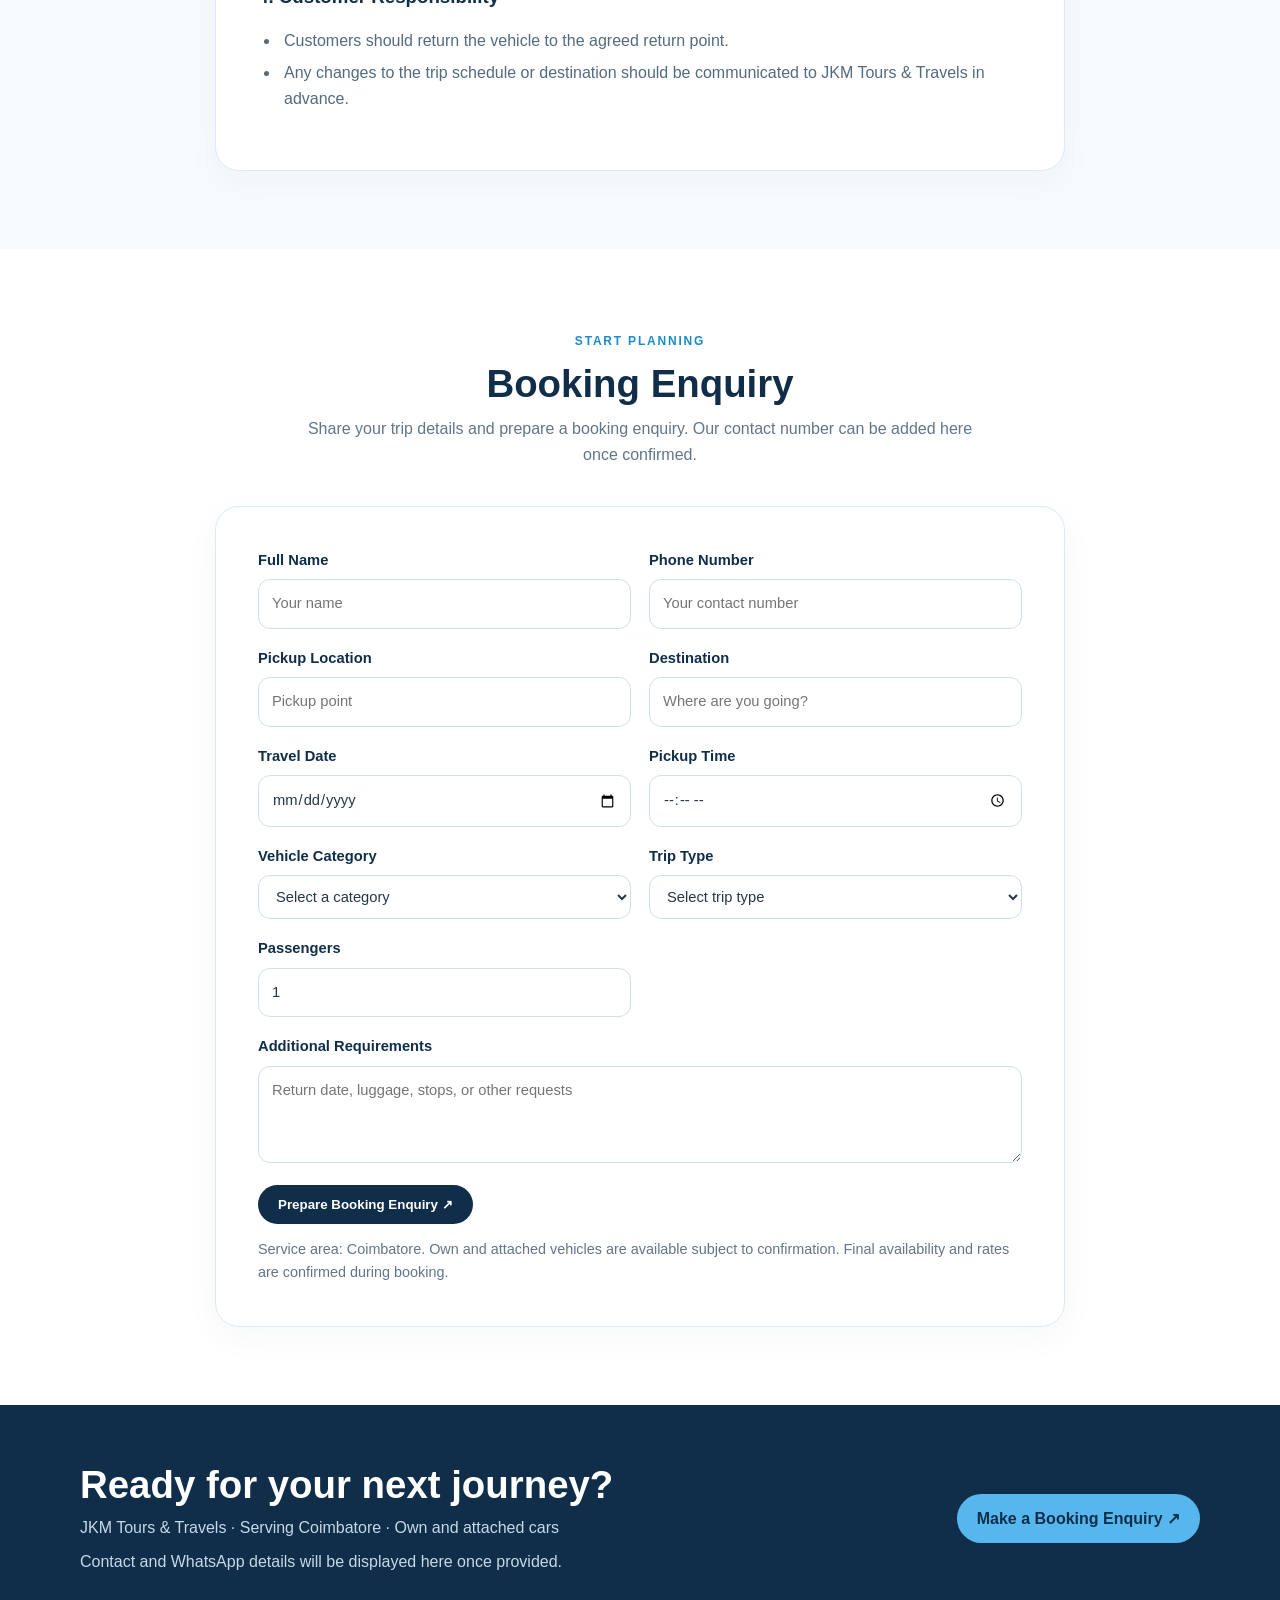
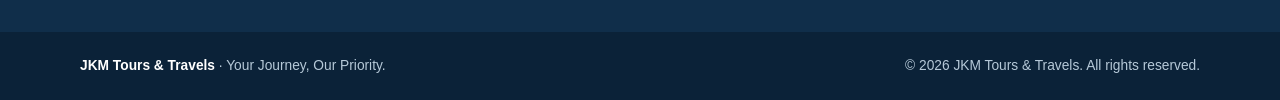
==== commit c73365ab: "loaded cars based on the type selected" ====
--- a/html/index.html
+++ b/html/index.html
@@ -140,7 +140,7 @@
                         <p>Choose a vehicle category that suits your journey and group size.</p>
                     </div>
                     <div class="cars-grid">
-                        <article class="car-card" onclick="openCarFeatures('hatchback')">
+                        <article class="car-card" onclick="openCarFeatures('standard-sedan')">
                             <div class="car-art">
                                 <img src="/images/sedan-luxury-vector.jpg" width="100">
                             </div>
@@ -149,12 +149,13 @@
                                 <p>Comfortable and budget-friendly cars, perfect for daily travel, airport transfers, and small family trips.</p>
                             </div>
                         </article>
-                        <article class="car-card">
-                            <div class="car-art">🚗</div>
-                            <div class="car-card-content">
-                                <h3>Premium Hatchback</h3>
-                                <p>Compact comfort for city travel.</p>
-                                <div class="examples">Swift · Baleno</div>
+                        <article class="car-card" onclick="openCarFeatures('premium-sedan')">
+                            <div class="car-art">
+                                <img src="/images/sedan-luxury-vector.jpg" width="100">
+                            </div>
+                            <div class="car-card-content">
+                                <h3>Premium Sedan</h3>
+                                <p>Enjoy a premium travel experience with extra comfort, elegant design, and a smooth ride.</p>
                             </div>
                         </article>
                         <article class="car-card"><div class="car-art">🚘</div>
--- a/css/main.css
+++ b/css/main.css
@@ -621,7 +621,7 @@
 
 .car-features-grid {
     display: grid;
-    grid-template-columns: repeat(2, 1fr);
+    grid-template-columns: repeat(1, 1fr);
     gap: 24px;
 }
 
@@ -676,4 +676,7 @@
     .car-features-grid {
         grid-template-columns: 1fr;
     }
+}
+.cars-section.hidden {
+    display: none;
 }
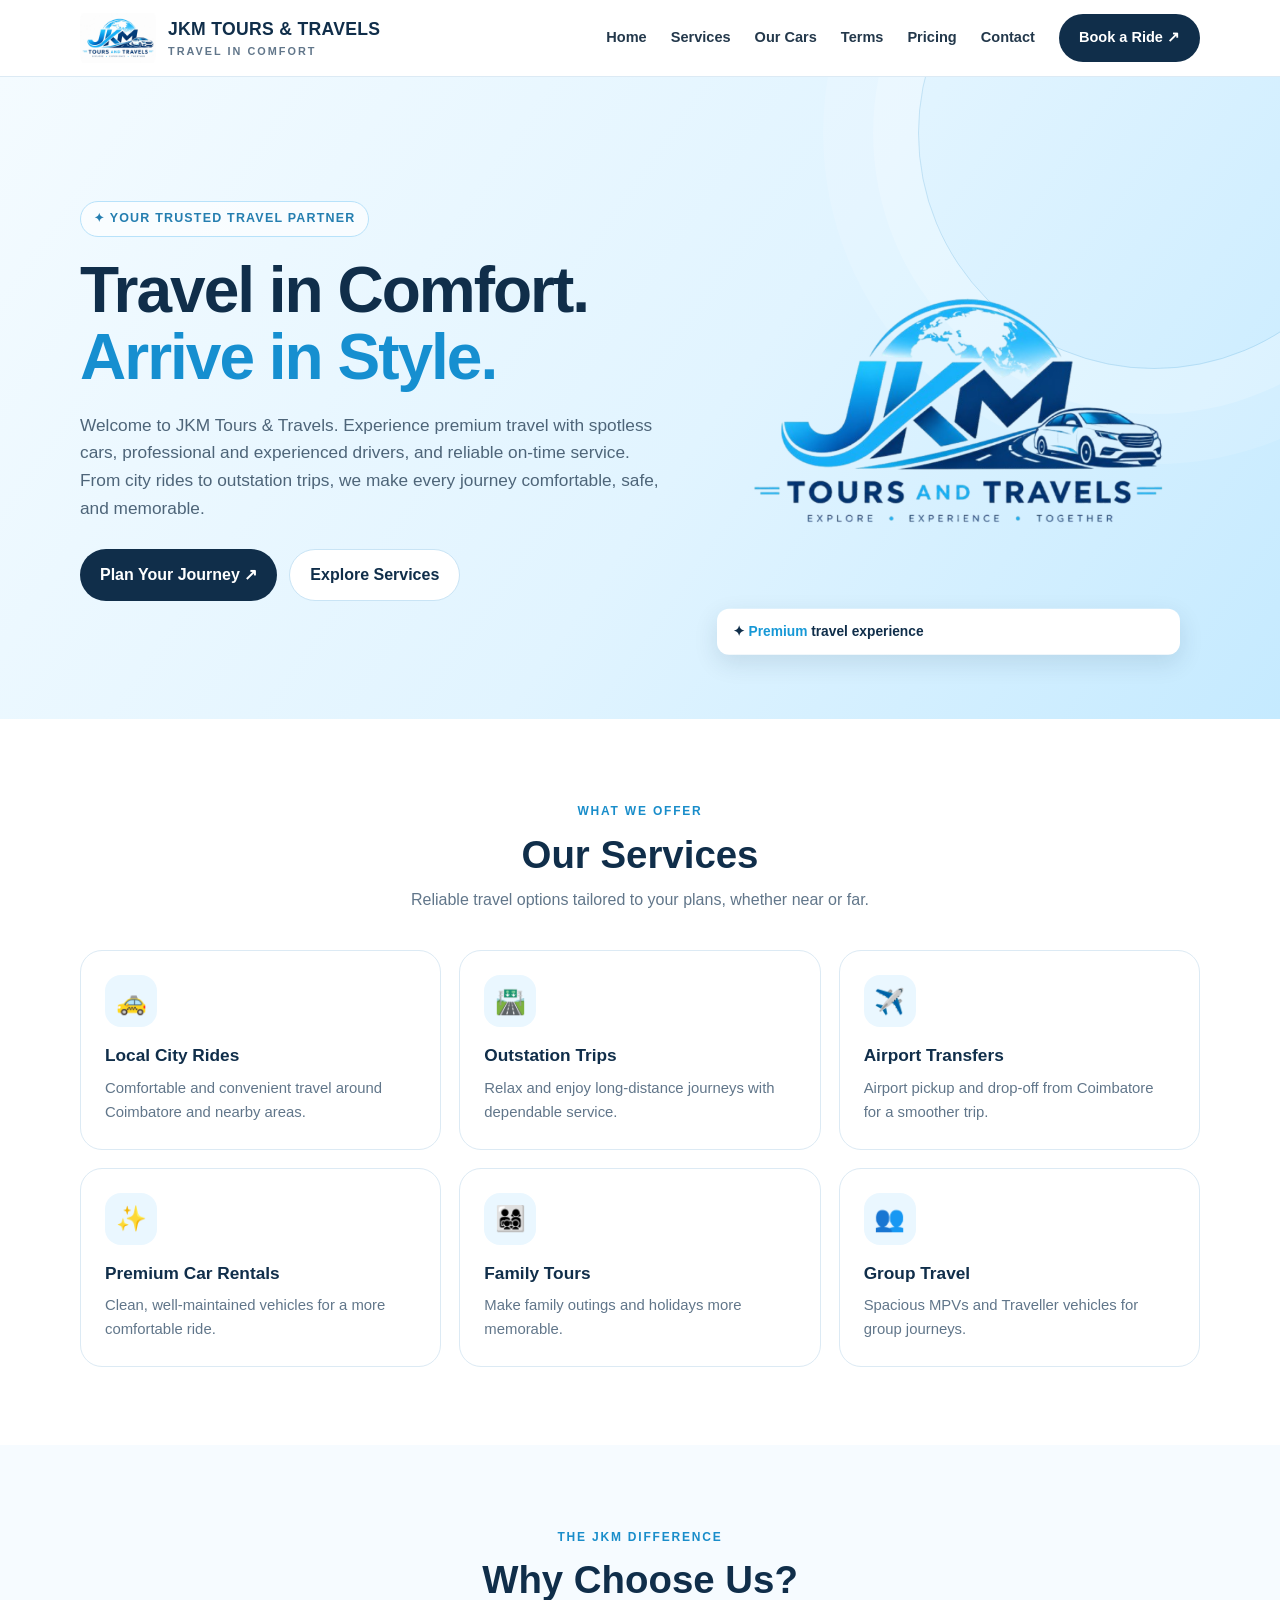
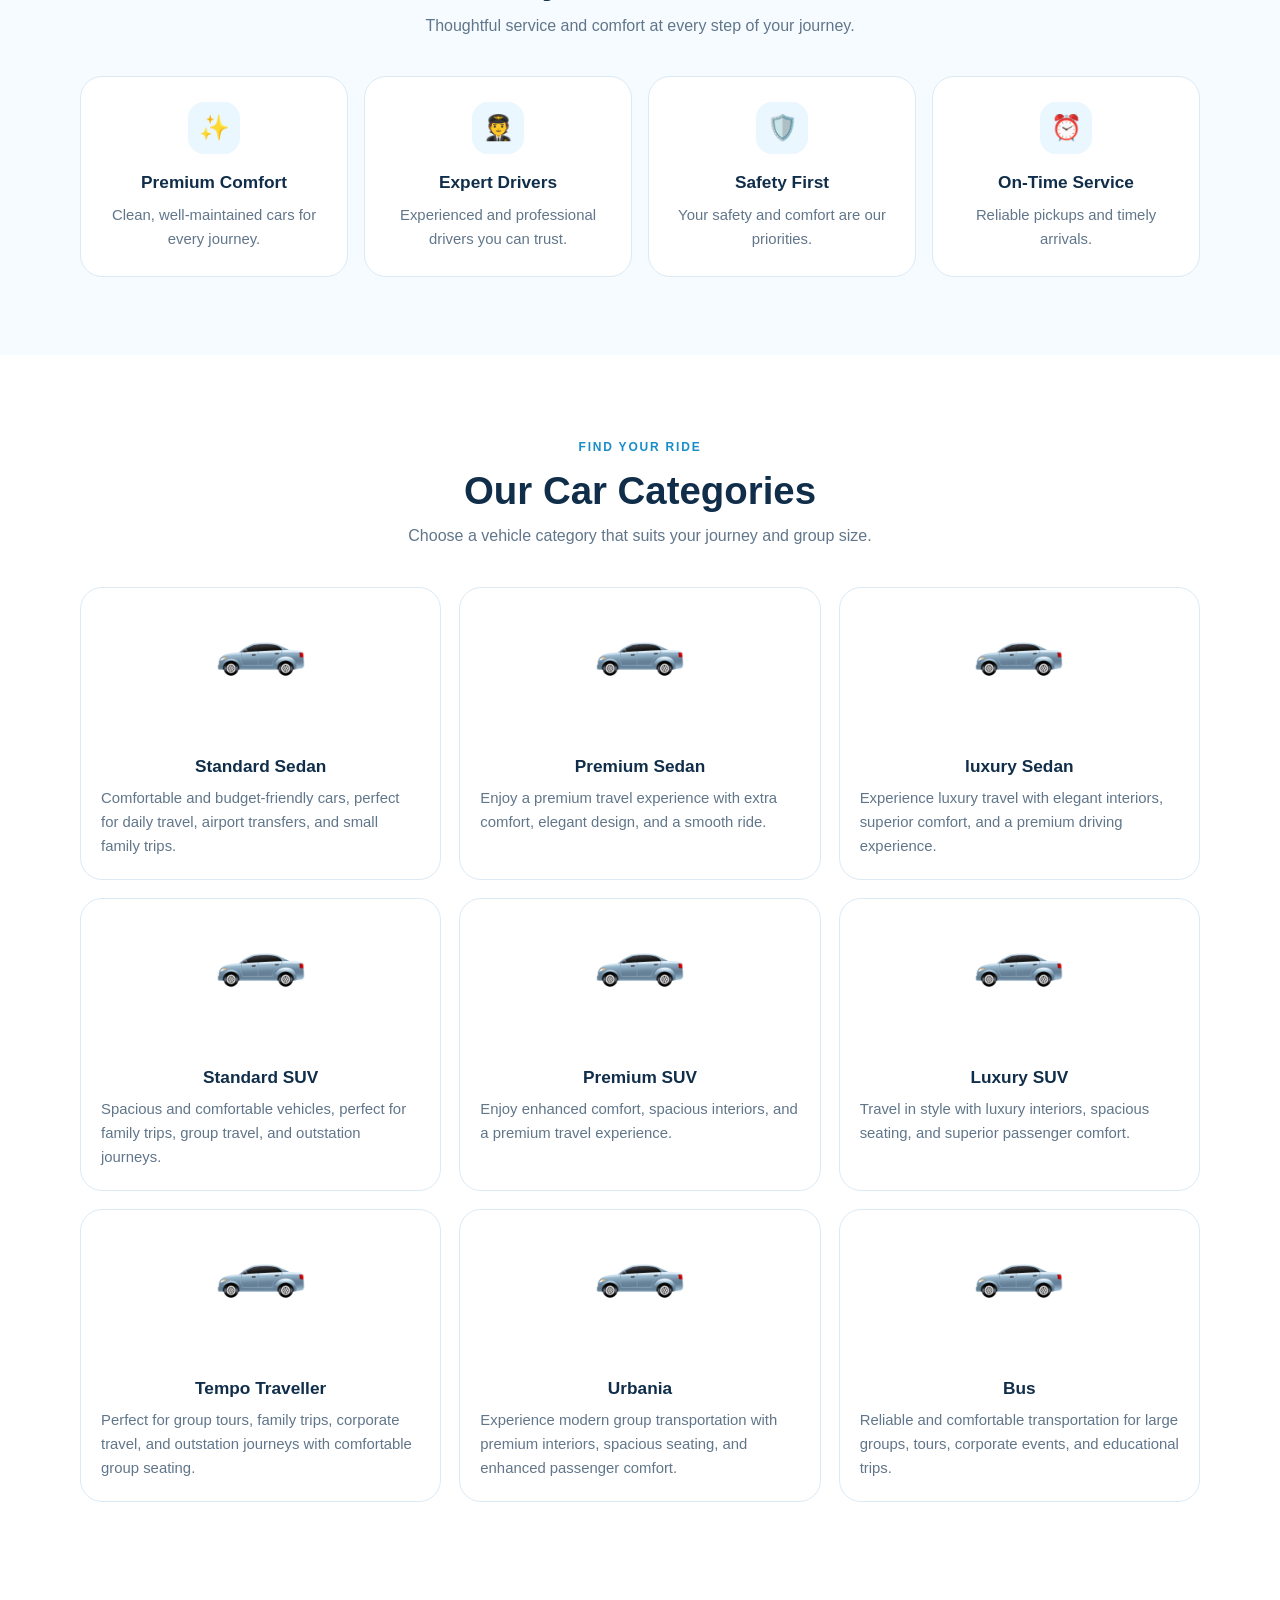
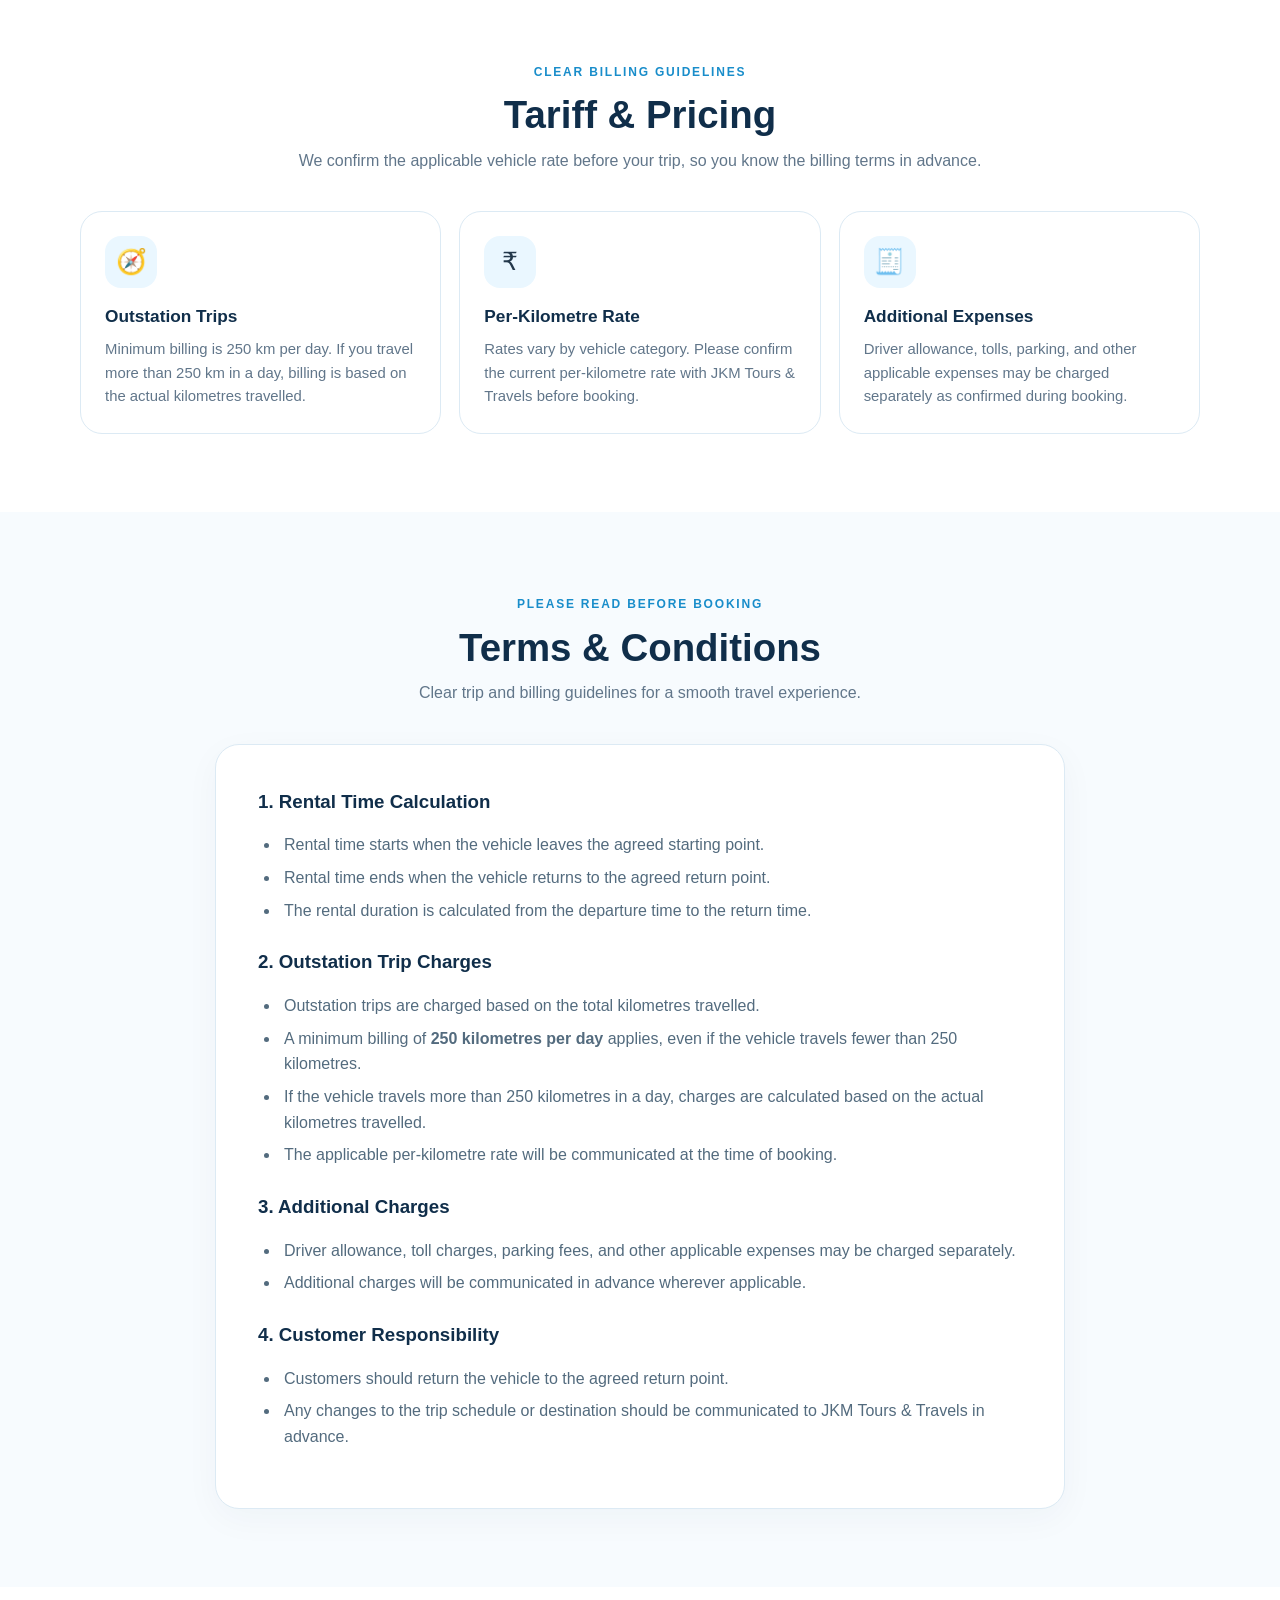
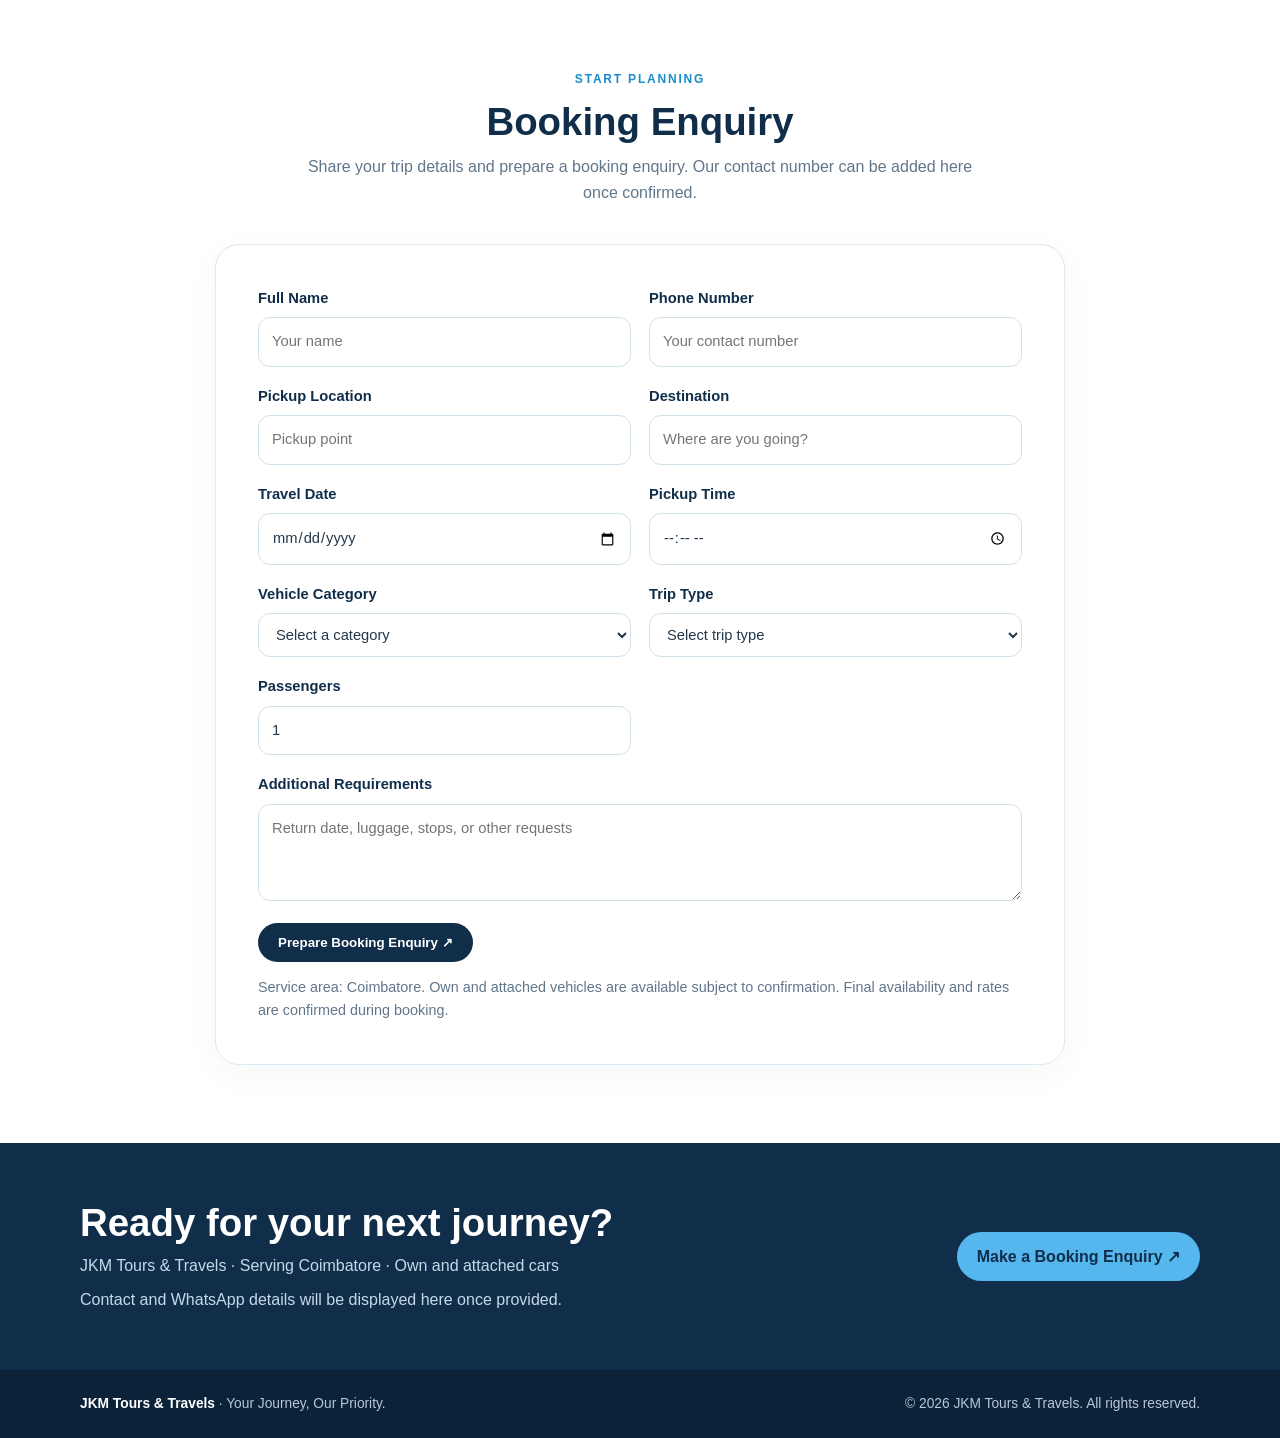
==== commit b5822ab2: "index page completed" ====
--- a/html/index.html
+++ b/html/index.html
@@ -158,67 +158,67 @@
                                 <p>Enjoy a premium travel experience with extra comfort, elegant design, and a smooth ride.</p>
                             </div>
                         </article>
-                        <article class="car-card"><div class="car-art">🚘</div>
-                            <div class="car-card-content">
-                                <h3>Premium Sedan</h3>
-                                <p>Refined comfort for business and personal trips.</p>
-                                <div class="examples">Honda City · Hyundai Verna</div>
-                            </div>
-                        </article>
-                        <article class="car-card">
-                            <div class="car-art">🚙</div>
-                            <div class="car-card-content">
-                                <h3>Standard Sedan</h3>
-                                <p>Practical and comfortable everyday travel.</p>
-                                <div class="examples">Swift Dzire · Hyundai Aura</div>
-                            </div>
-                        </article>
-                        <article class="car-card">
-                            <div class="car-art">🚐</div>
-                            <div class="car-card-content">
-                                <h3>Premium MPV</h3>
-                                <p>Spacious seating for family and group travel.</p>
-                                <div class="examples">Innova Crysta · Kia Carens</div>
-                            </div>
-                        </article>
-                        <article class="car-card">
-                            <div class="car-art">🚐</div>
-                            <div class="car-card-content">
-                                <h3>Standard MPV</h3>
-                                <p>Flexible space for comfortable group journeys.</p>
-                                <div class="examples">Ertiga · XL6</div>
-                            </div>
-                        </article>
-                        <article class="car-card">
-                            <div class="car-art">🚙</div>
+                        <article class="car-card" onclick="openCarFeatures('luxury-sedan')">
+                            <div class="car-art">
+                                <img src="/images/sedan-luxury-vector.jpg" width="100">
+                            </div>
+                            <div class="car-card-content">
+                                <h3>luxury Sedan</h3>
+                                <p>Experience luxury travel with elegant interiors, superior comfort, and a premium driving experience.</p>
+                            </div>
+                        </article>
+                        <article class="car-card" onclick="openCarFeatures('standard-SUV')">
+                            <div class="car-art">
+                                <img src="/images/sedan-luxury-vector.jpg" width="100">
+                            </div>
+                            <div class="car-card-content">
+                                <h3>Standard SUV</h3>
+                                <p>Spacious and comfortable vehicles, perfect for family trips, group travel, and outstation journeys.</p>
+                            </div>
+                        </article>
+                        <article class="car-card" onclick="openCarFeatures('premium-SUV')">
+                            <div class="car-art">
+                                <img src="/images/sedan-luxury-vector.jpg" width="100">
+                            </div>
                             <div class="car-card-content">
                                 <h3>Premium SUV</h3>
-                                <p>Spacious, elevated comfort for longer journeys.</p>
-                                <div class="examples">Toyota Fortuner · MG Gloster</div>
-                            </div>
-                        </article>
-                        <article class="car-card">
-                            <div class="car-art">🚙</div>
-                            <div class="car-card-content">
-                                <h3>Standard SUV</h3>
-                                <p>Versatile comfort for city and outstation trips.</p>
-                                <div class="examples">Hyundai Creta · Kia Seltos</div>
-                            </div>
-                        </article>
-                        <article class="car-card">
-                            <div class="car-art">🚍</div>
-                            <div class="car-card-content">
-                                <h3>Premium Traveller – 12 Seater</h3>
-                                <p>Premium group travel with added comfort.</p>
-                                <div class="examples">Force Urbania (depending on vehicle availability)</div>
-                            </div>
-                        </article>
-                        <article class="car-card">
-                            <div class="car-art">🚌</div>
-                            <div class="car-card-content">
-                                <h3>Standard Tempo Traveller</h3>
-                                <p>A practical option for group trips and tours.</p>
-                                <div class="examples">12-Seater Force Traveller</div>
+                                <p>Enjoy enhanced comfort, spacious interiors, and a premium travel experience.</p>
+                            </div>
+                        </article>
+                        <article class="car-card" onclick="openCarFeatures('luxury-SUV')">
+                            <div class="car-art">
+                                <img src="/images/sedan-luxury-vector.jpg" width="100">
+                            </div>
+                            <div class="car-card-content">
+                                <h3>Luxury SUV</h3>
+                                <p>Travel in style with luxury interiors, spacious seating, and superior passenger comfort.</p>
+                            </div>
+                        </article>
+                        <article class="car-card" onclick="openCarFeatures('tempo-traveller')">
+                            <div class="car-art">
+                                <img src="/images/sedan-luxury-vector.jpg" width="100">
+                            </div>
+                            <div class="car-card-content">
+                                <h3>Tempo Traveller</h3>
+                                <p>Perfect for group tours, family trips, corporate travel, and outstation journeys with comfortable group seating.</p>
+                            </div>
+                        </article>
+                        <article class="car-card" onclick="openCarFeatures('urbania')">
+                            <div class="car-art">
+                                <img src="/images/sedan-luxury-vector.jpg" width="100">
+                            </div>
+                            <div class="car-card-content">
+                                <h3>Urbania</h3>
+                                <p>Experience modern group transportation with premium interiors, spacious seating, and enhanced passenger comfort.</p>
+                            </div>
+                        </article>
+                        <article class="car-card" onclick="openCarFeatures('bus')">
+                            <div class="car-art">
+                                <img src="/images/sedan-luxury-vector.jpg" width="100">
+                            </div>
+                            <div class="car-card-content">
+                                <h3>Bus</h3>
+                                <p>Reliable and comfortable transportation for large groups, tours, corporate events, and educational trips.</p>
                             </div>
                         </article>
                     </div>
